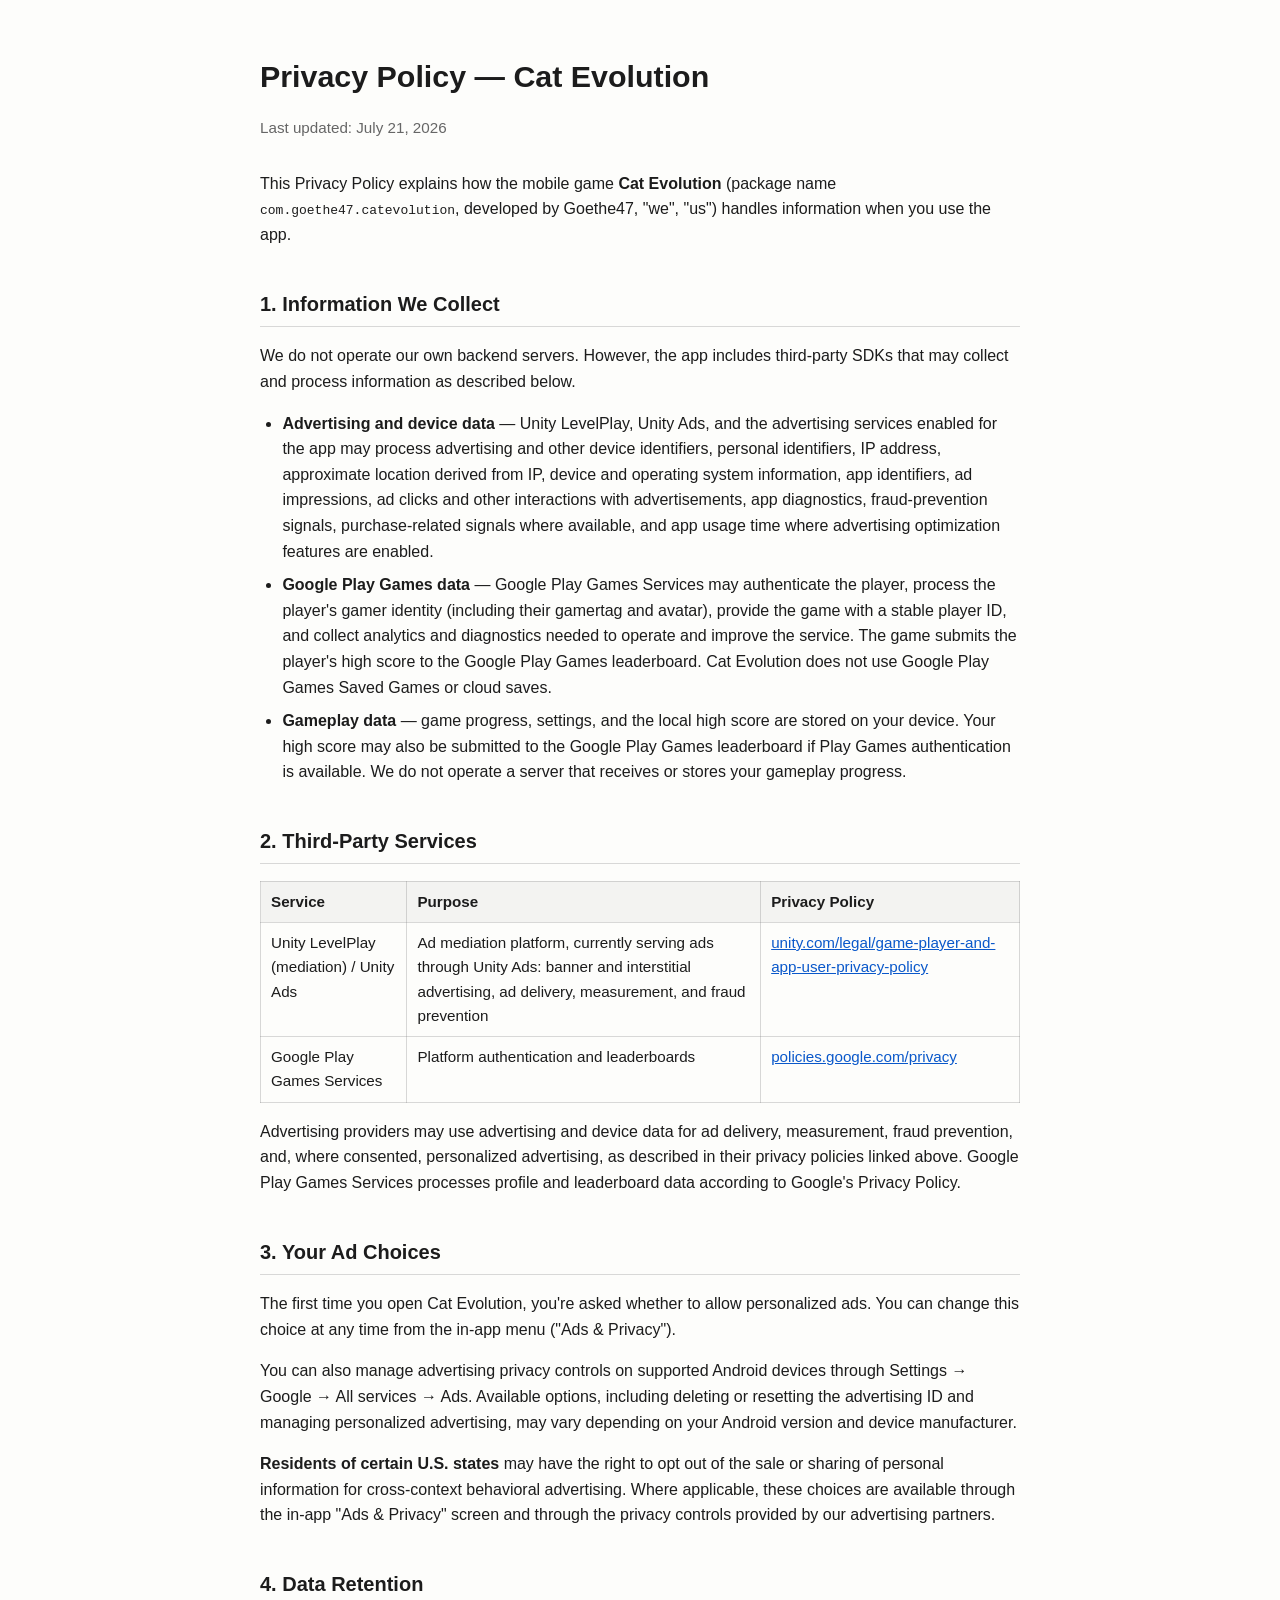
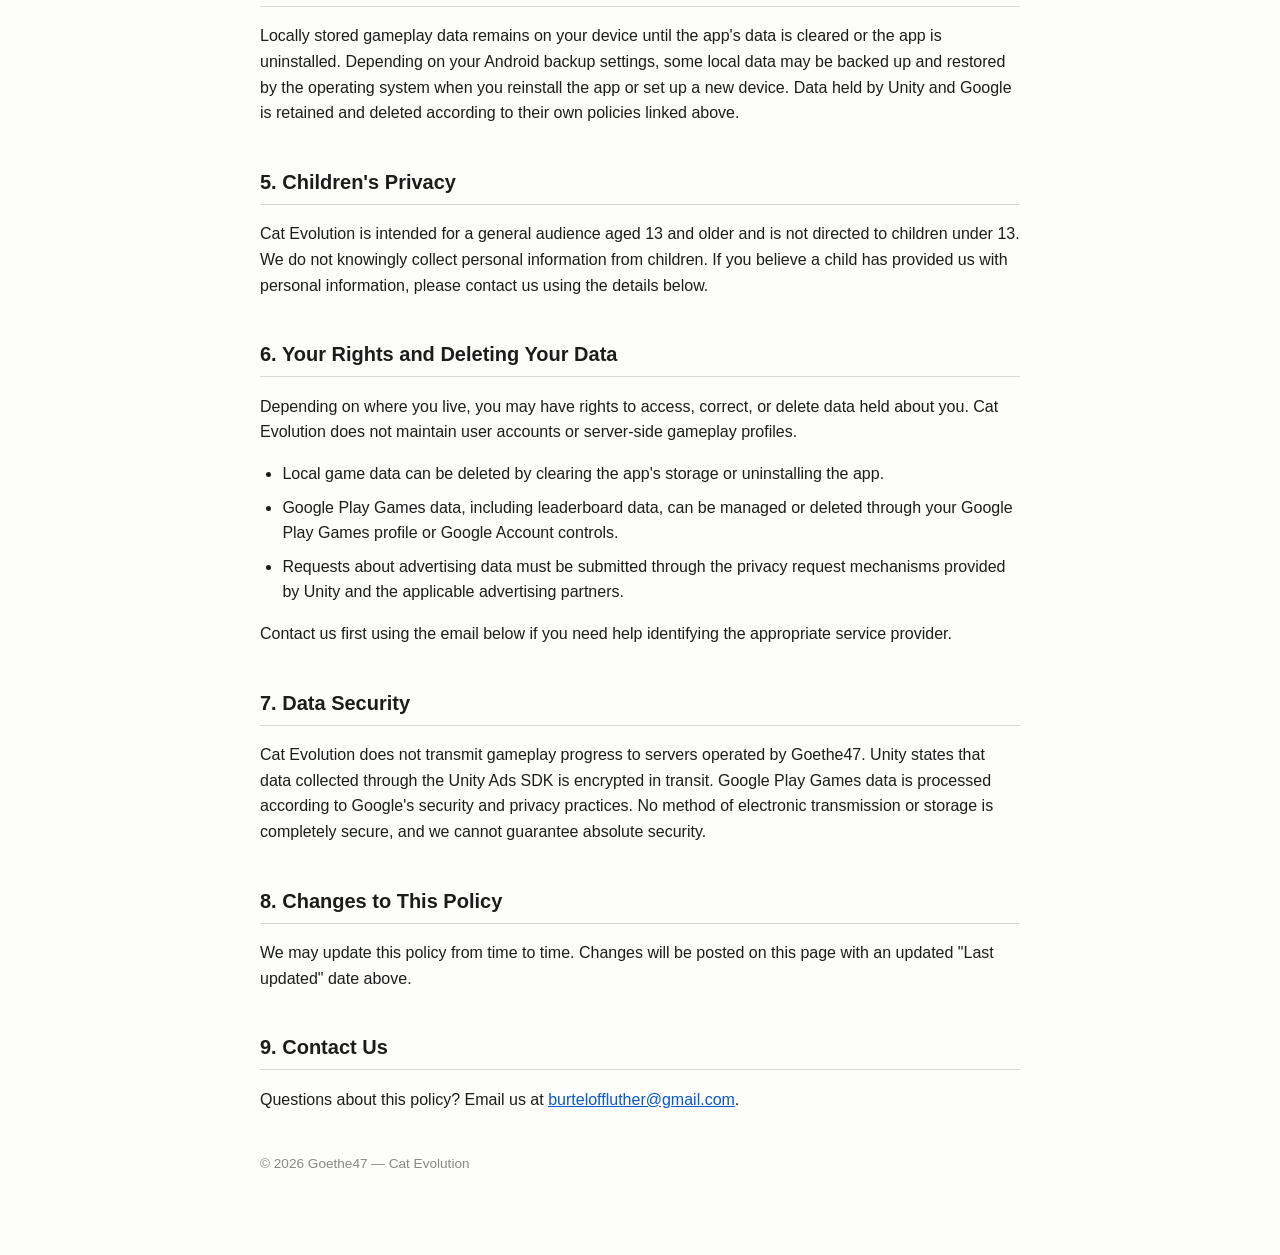
==== index.html @ a944e0cc "Align GPGS disclosure, ad settings path, and security wording with source docs - Google Play Games d" ====
<!DOCTYPE html>
<html lang="en">
<head>
<meta charset="UTF-8">
<meta name="viewport" content="width=device-width, initial-scale=1.0">
<title>Cat Evolution — Privacy Policy</title>
<style>
  :root {
    color-scheme: light dark;
  }
  body {
    font-family: -apple-system, BlinkMacSystemFont, "Segoe UI", Roboto, Helvetica, Arial, sans-serif;
    line-height: 1.6;
    max-width: 760px;
    margin: 0 auto;
    padding: 32px 20px 80px;
    color: #1c1c1c;
    background: #fdfdfb;
  }
  @media (prefers-color-scheme: dark) {
    body { color: #e8e8e8; background: #16171a; }
    a { color: #7db4ff; }
    hr { border-color: #333; }
    .updated { color: #999; }
  }
  h1 { font-size: 1.9em; margin-bottom: 0.2em; }
  h2 { font-size: 1.25em; margin-top: 2em; border-bottom: 1px solid rgba(128,128,128,0.3); padding-bottom: 0.3em; }
  .updated { color: #666; font-size: 0.95em; margin-bottom: 2em; }
  ul { padding-left: 1.4em; }
  li { margin-bottom: 0.5em; }
  table { border-collapse: collapse; width: 100%; margin: 1em 0; }
  th, td { text-align: left; padding: 8px 10px; border: 1px solid rgba(128,128,128,0.3); font-size: 0.95em; vertical-align: top; }
  th { background: rgba(128,128,128,0.08); }
  footer { margin-top: 3em; font-size: 0.85em; color: #888; }
  a { color: #0a58ca; }
</style>
</head>
<body>

<h1>Privacy Policy — Cat Evolution</h1>
<p class="updated">Last updated: July 21, 2026</p>

<p>
  This Privacy Policy explains how the mobile game <strong>Cat Evolution</strong>
  (package name <code>com.goethe47.catevolution</code>, developed by Goethe47, "we", "us")
  handles information when you use the app.
</p>

<h2>1. Information We Collect</h2>

<p>We do not operate our own backend servers. However, the app includes third-party SDKs that
may collect and process information as described below.</p>

<ul>
  <li><strong>Advertising and device data</strong> — Unity LevelPlay, Unity Ads, and the
    advertising services enabled for the app may process advertising and other device
    identifiers, personal identifiers, IP address, approximate location derived from IP, device
    and operating system information, app identifiers, ad impressions, ad clicks and other
    interactions with advertisements, app diagnostics, fraud-prevention signals,
    purchase-related signals where available, and app usage time where advertising
    optimization features are enabled.</li>
  <li><strong>Google Play Games data</strong> — Google Play Games Services may authenticate the
    player, process the player's gamer identity (including their gamertag and avatar), provide
    the game with a stable player ID, and collect analytics and diagnostics needed to operate and
    improve the service. The game submits the player's high score to the Google Play Games
    leaderboard. Cat Evolution does not use Google Play Games Saved Games or cloud saves.</li>
  <li><strong>Gameplay data</strong> — game progress, settings, and the local high score are
    stored on your device. Your high score may also be submitted to the Google Play Games
    leaderboard if Play Games authentication is available. We do not operate a server that
    receives or stores your gameplay progress.</li>
</ul>

<h2>2. Third-Party Services</h2>

<table>
  <tr><th>Service</th><th>Purpose</th><th>Privacy Policy</th></tr>
  <tr>
    <td>Unity LevelPlay (mediation) / Unity Ads</td>
    <td>Ad mediation platform, currently serving ads through Unity Ads: banner and interstitial
      advertising, ad delivery, measurement, and fraud prevention</td>
    <td><a href="https://unity.com/legal/game-player-and-app-user-privacy-policy" target="_blank" rel="noopener">unity.com/legal/game-player-and-app-user-privacy-policy</a></td>
  </tr>
  <tr>
    <td>Google Play Games Services</td>
    <td>Platform authentication and leaderboards</td>
    <td><a href="https://policies.google.com/privacy" target="_blank" rel="noopener">policies.google.com/privacy</a></td>
  </tr>
</table>

<p>Advertising providers may use advertising and device data for ad delivery, measurement, fraud
prevention, and, where consented, personalized advertising, as described in their privacy
policies linked above. Google Play Games Services processes profile and leaderboard data
according to Google's Privacy Policy.</p>

<h2>3. Your Ad Choices</h2>

<p>The first time you open Cat Evolution, you're asked whether to allow personalized ads. You
can change this choice at any time from the in-app menu ("Ads &amp; Privacy").</p>

<p>You can also manage advertising privacy controls on supported Android devices through
Settings → Google → All services → Ads. Available options, including deleting or resetting the
advertising ID and managing personalized advertising, may vary depending on your Android version
and device manufacturer.</p>

<p><strong>Residents of certain U.S. states</strong> may have the right to opt out of the sale or
sharing of personal information for cross-context behavioral advertising. Where applicable, these
choices are available through the in-app "Ads &amp; Privacy" screen and through the privacy
controls provided by our advertising partners.</p>

<h2>4. Data Retention</h2>

<p>Locally stored gameplay data remains on your device until the app's data is cleared or the
app is uninstalled. Depending on your Android backup settings, some local data may be backed up
and restored by the operating system when you reinstall the app or set up a new device. Data held
by Unity and Google is retained and deleted according to their own policies linked above.</p>

<h2>5. Children's Privacy</h2>

<p>Cat Evolution is intended for a general audience aged 13 and older and is not directed to
children under 13. We do not knowingly collect personal information from children. If you believe
a child has provided us with personal information, please contact us using the details below.</p>

<h2>6. Your Rights and Deleting Your Data</h2>

<p>Depending on where you live, you may have rights to access, correct, or delete data held about
you. Cat Evolution does not maintain user accounts or server-side gameplay profiles.</p>
<ul>
  <li>Local game data can be deleted by clearing the app's storage or uninstalling the app.</li>
  <li>Google Play Games data, including leaderboard data, can be managed or deleted through your
    Google Play Games profile or Google Account controls.</li>
  <li>Requests about advertising data must be submitted through the privacy request mechanisms
    provided by Unity and the applicable advertising partners.</li>
</ul>
<p>Contact us first using the email below if you need help identifying the appropriate service
provider.</p>

<h2>7. Data Security</h2>

<p>Cat Evolution does not transmit gameplay progress to servers operated by Goethe47. Unity states
that data collected through the Unity Ads SDK is encrypted in transit. Google Play Games data is
processed according to Google's security and privacy practices. No method of electronic
transmission or storage is completely secure, and we cannot guarantee absolute security.</p>

<h2>8. Changes to This Policy</h2>

<p>We may update this policy from time to time. Changes will be posted on this page with an
updated "Last updated" date above.</p>

<h2>9. Contact Us</h2>

<p>Questions about this policy? Email us at
  <a href="mailto:burteloffluther@gmail.com">burteloffluther@gmail.com</a>.
</p>

<footer>
  &copy; 2026 Goethe47 — Cat Evolution
</footer>

</body>
</html>
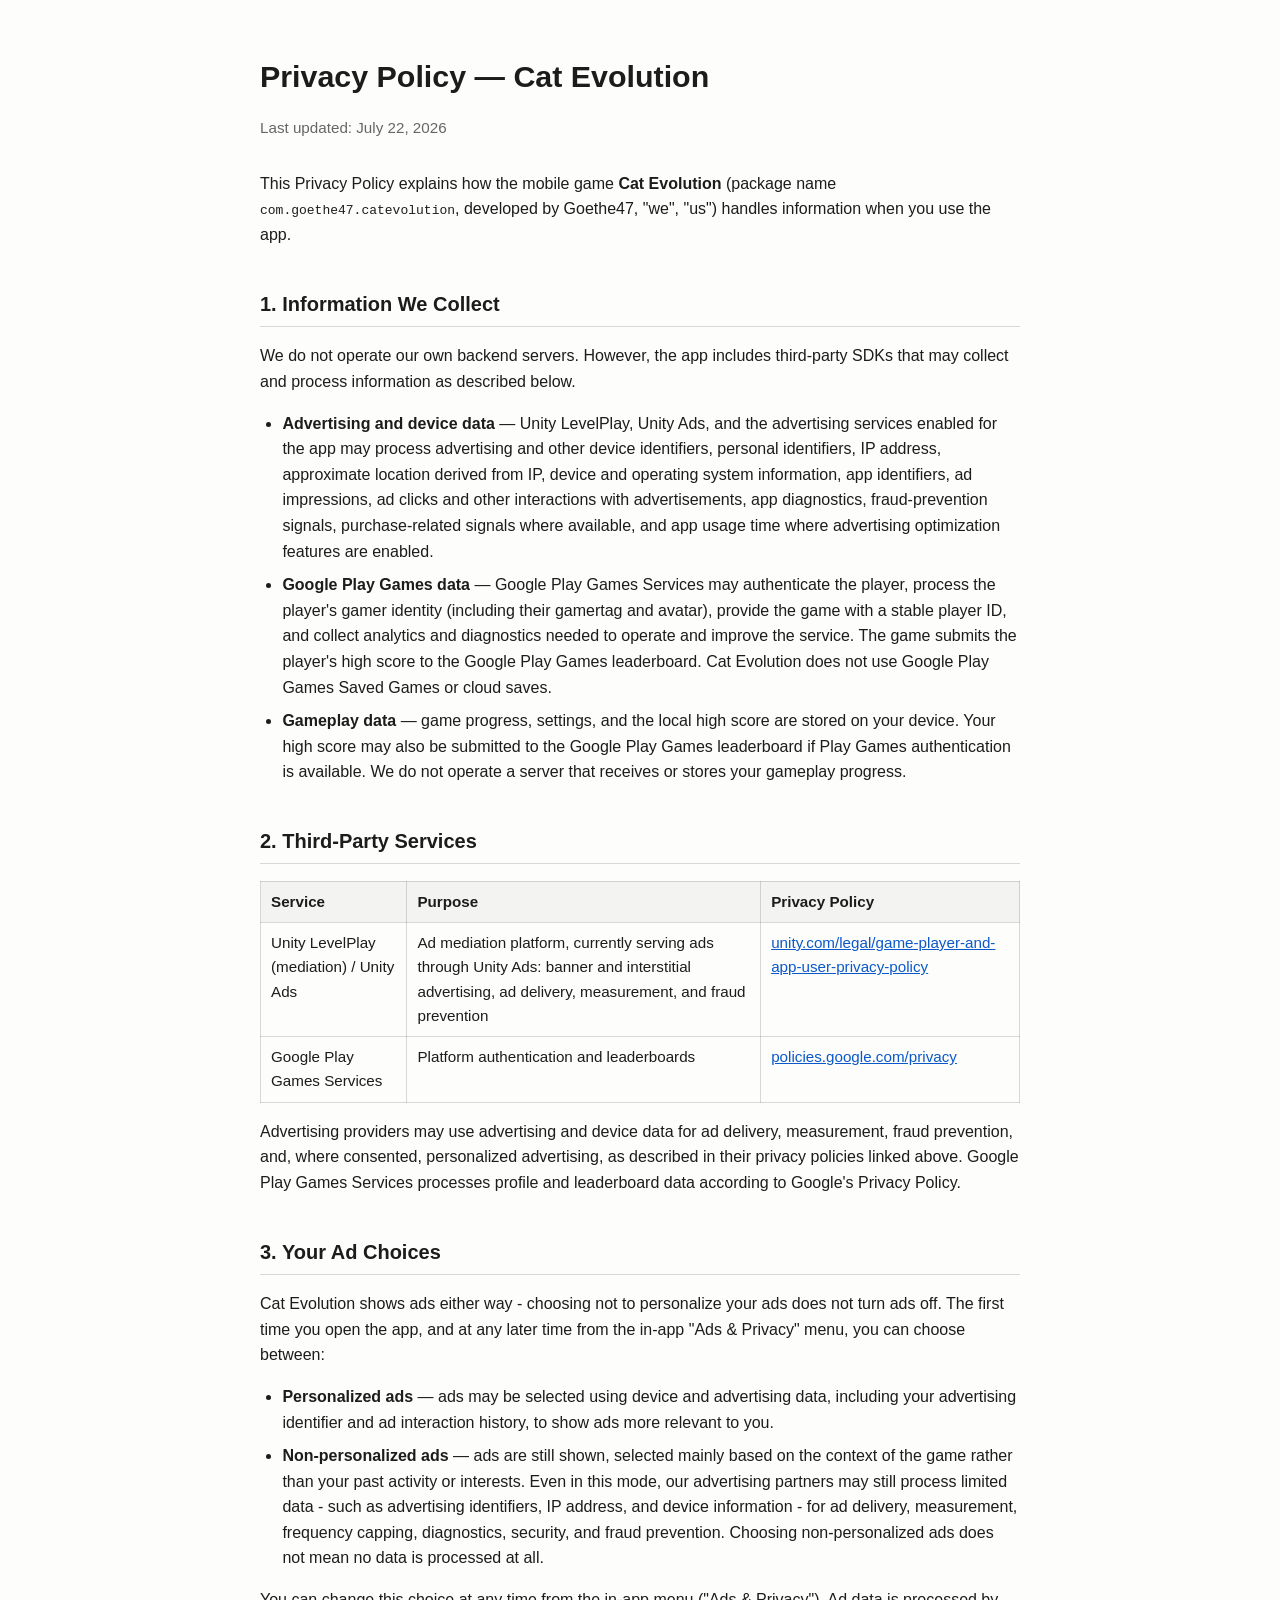
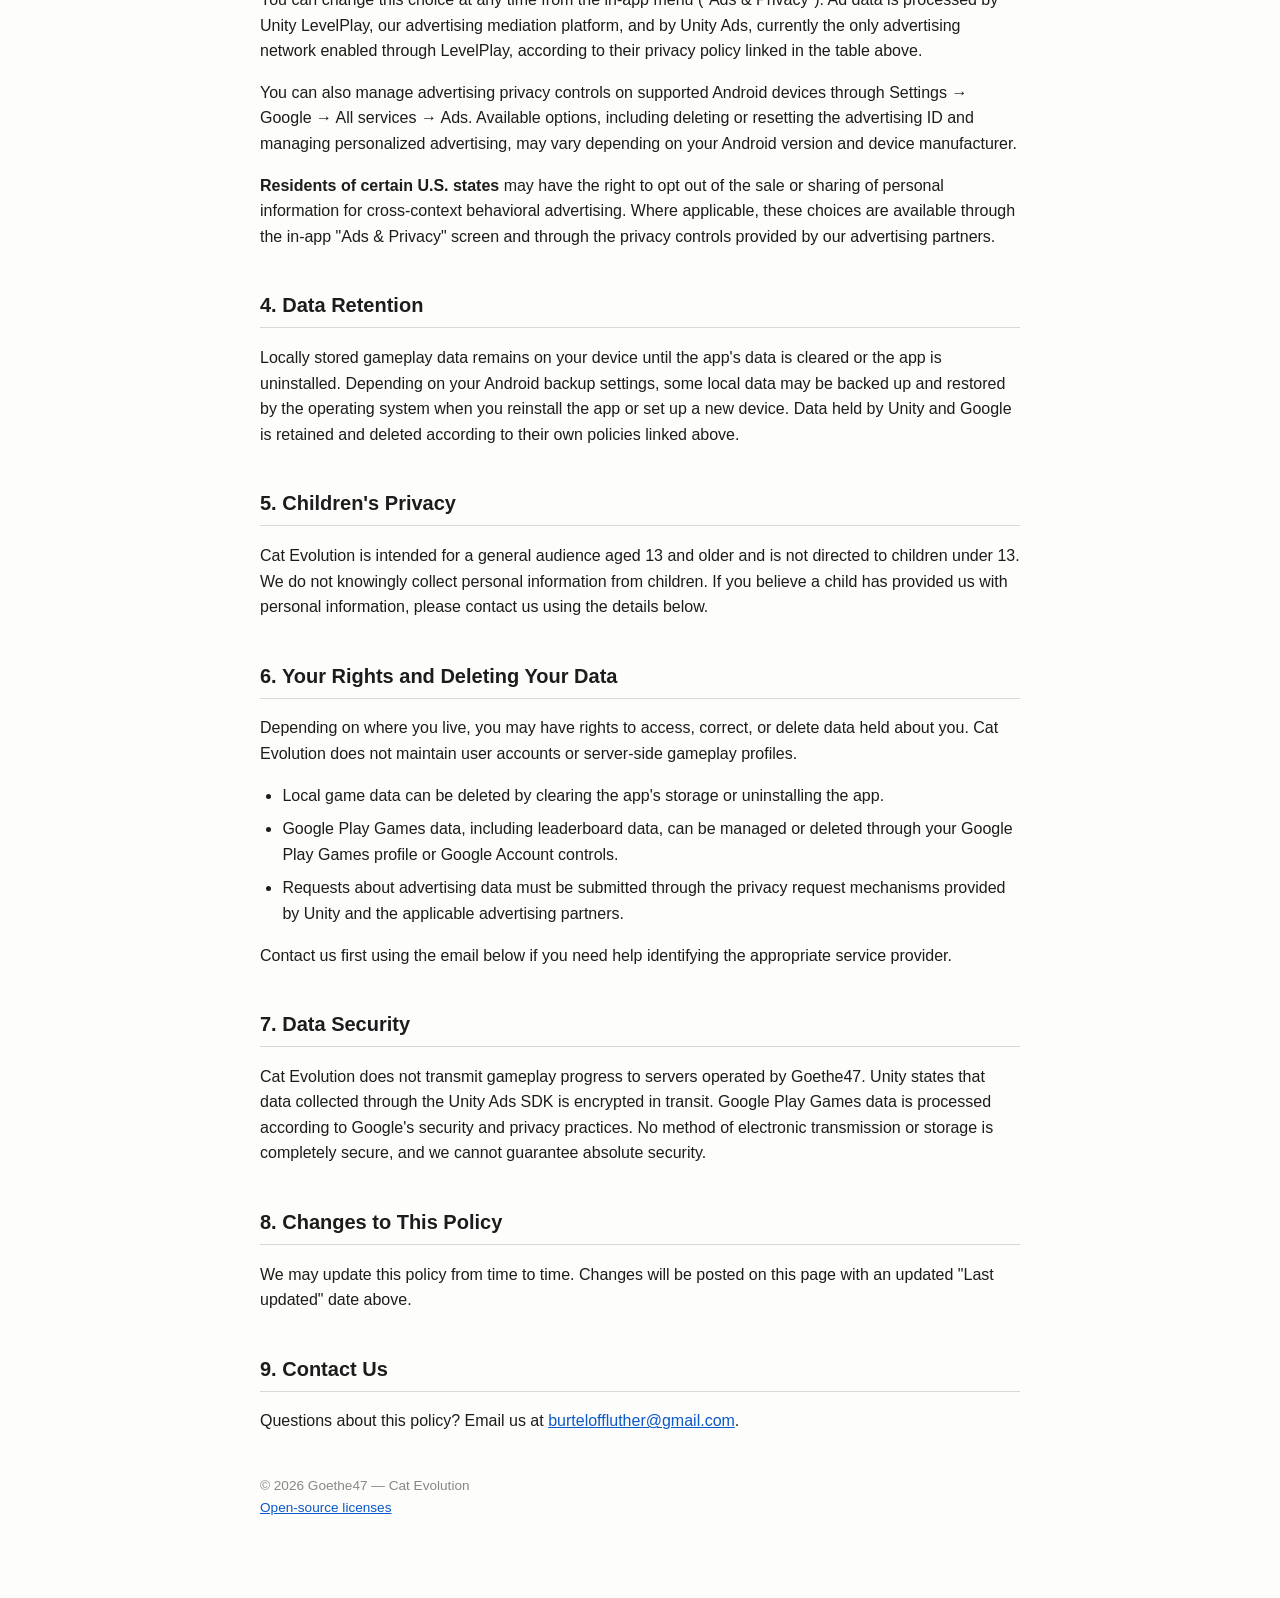
==== commit 615765c2: "Document personalized/non-personalized ad choice, add license page Rewrites "Your Ad Choices" to des" ====
--- a/index.html
+++ b/index.html
@@ -38,7 +38,7 @@
 <body>
 
 <h1>Privacy Policy — Cat Evolution</h1>
-<p class="updated">Last updated: July 21, 2026</p>
+<p class="updated">Last updated: July 22, 2026</p>
 
 <p>
   This Privacy Policy explains how the mobile game <strong>Cat Evolution</strong>
@@ -94,8 +94,26 @@
 
 <h2>3. Your Ad Choices</h2>
 
-<p>The first time you open Cat Evolution, you're asked whether to allow personalized ads. You
-can change this choice at any time from the in-app menu ("Ads &amp; Privacy").</p>
+<p>Cat Evolution shows ads either way - choosing not to personalize your ads does not turn ads
+off. The first time you open the app, and at any later time from the in-app "Ads &amp; Privacy"
+menu, you can choose between:</p>
+
+<ul>
+  <li><strong>Personalized ads</strong> — ads may be selected using device and advertising data,
+    including your advertising identifier and ad interaction history, to show ads more relevant
+    to you.</li>
+  <li><strong>Non-personalized ads</strong> — ads are still shown, selected mainly based on the
+    context of the game rather than your past activity or interests. Even in this mode, our
+    advertising partners may still process limited data - such as advertising identifiers, IP
+    address, and device information - for ad delivery, measurement, frequency capping,
+    diagnostics, security, and fraud prevention. Choosing non-personalized ads does not mean no
+    data is processed at all.</li>
+</ul>
+
+<p>You can change this choice at any time from the in-app menu ("Ads &amp; Privacy"). Ad data is
+processed by Unity LevelPlay, our advertising mediation platform, and by Unity Ads, currently the
+only advertising network enabled through LevelPlay, according to their privacy policy linked in
+the table above.</p>
 
 <p>You can also manage advertising privacy controls on supported Android devices through
 Settings → Google → All services → Ads. Available options, including deleting or resetting the
@@ -153,7 +171,8 @@
 </p>
 
 <footer>
-  &copy; 2026 Goethe47 — Cat Evolution
+  &copy; 2026 Goethe47 — Cat Evolution<br>
+  <a href="open-source-licenses.html">Open-source licenses</a>
 </footer>
 
 </body>
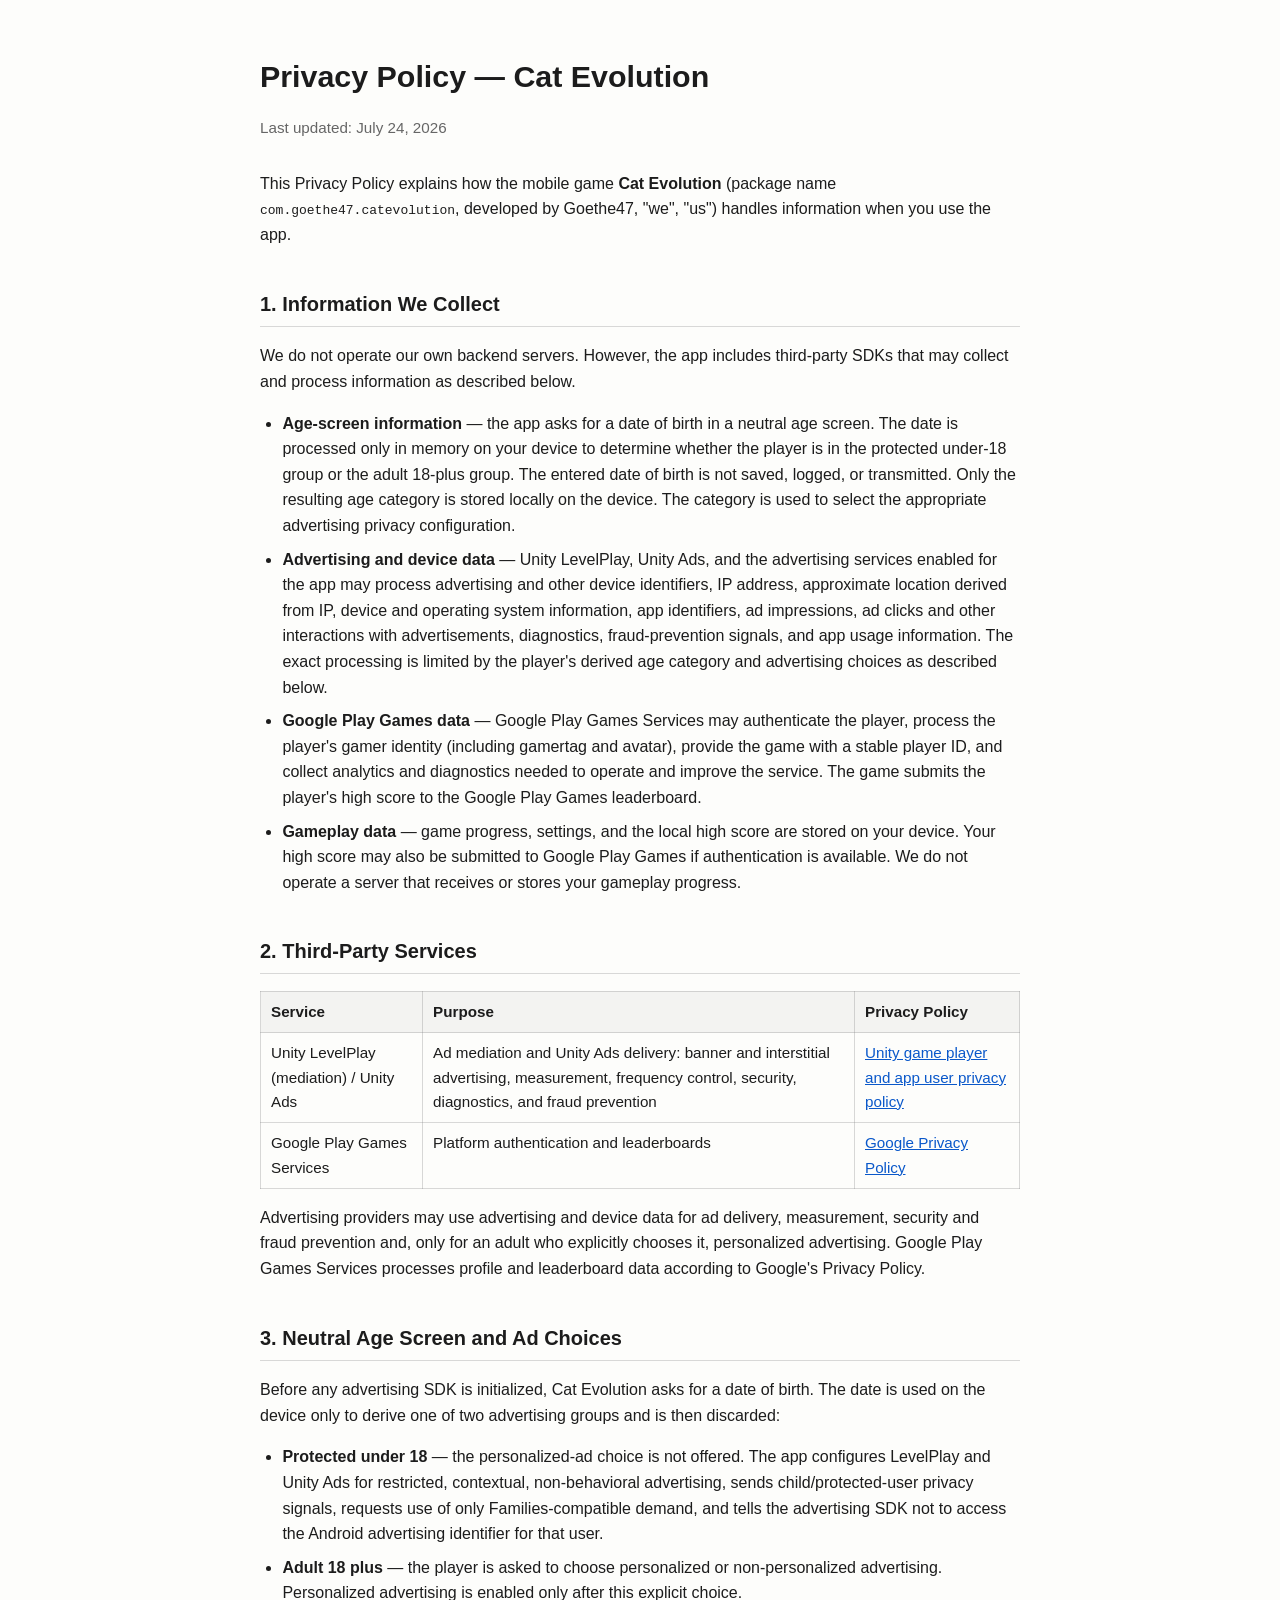
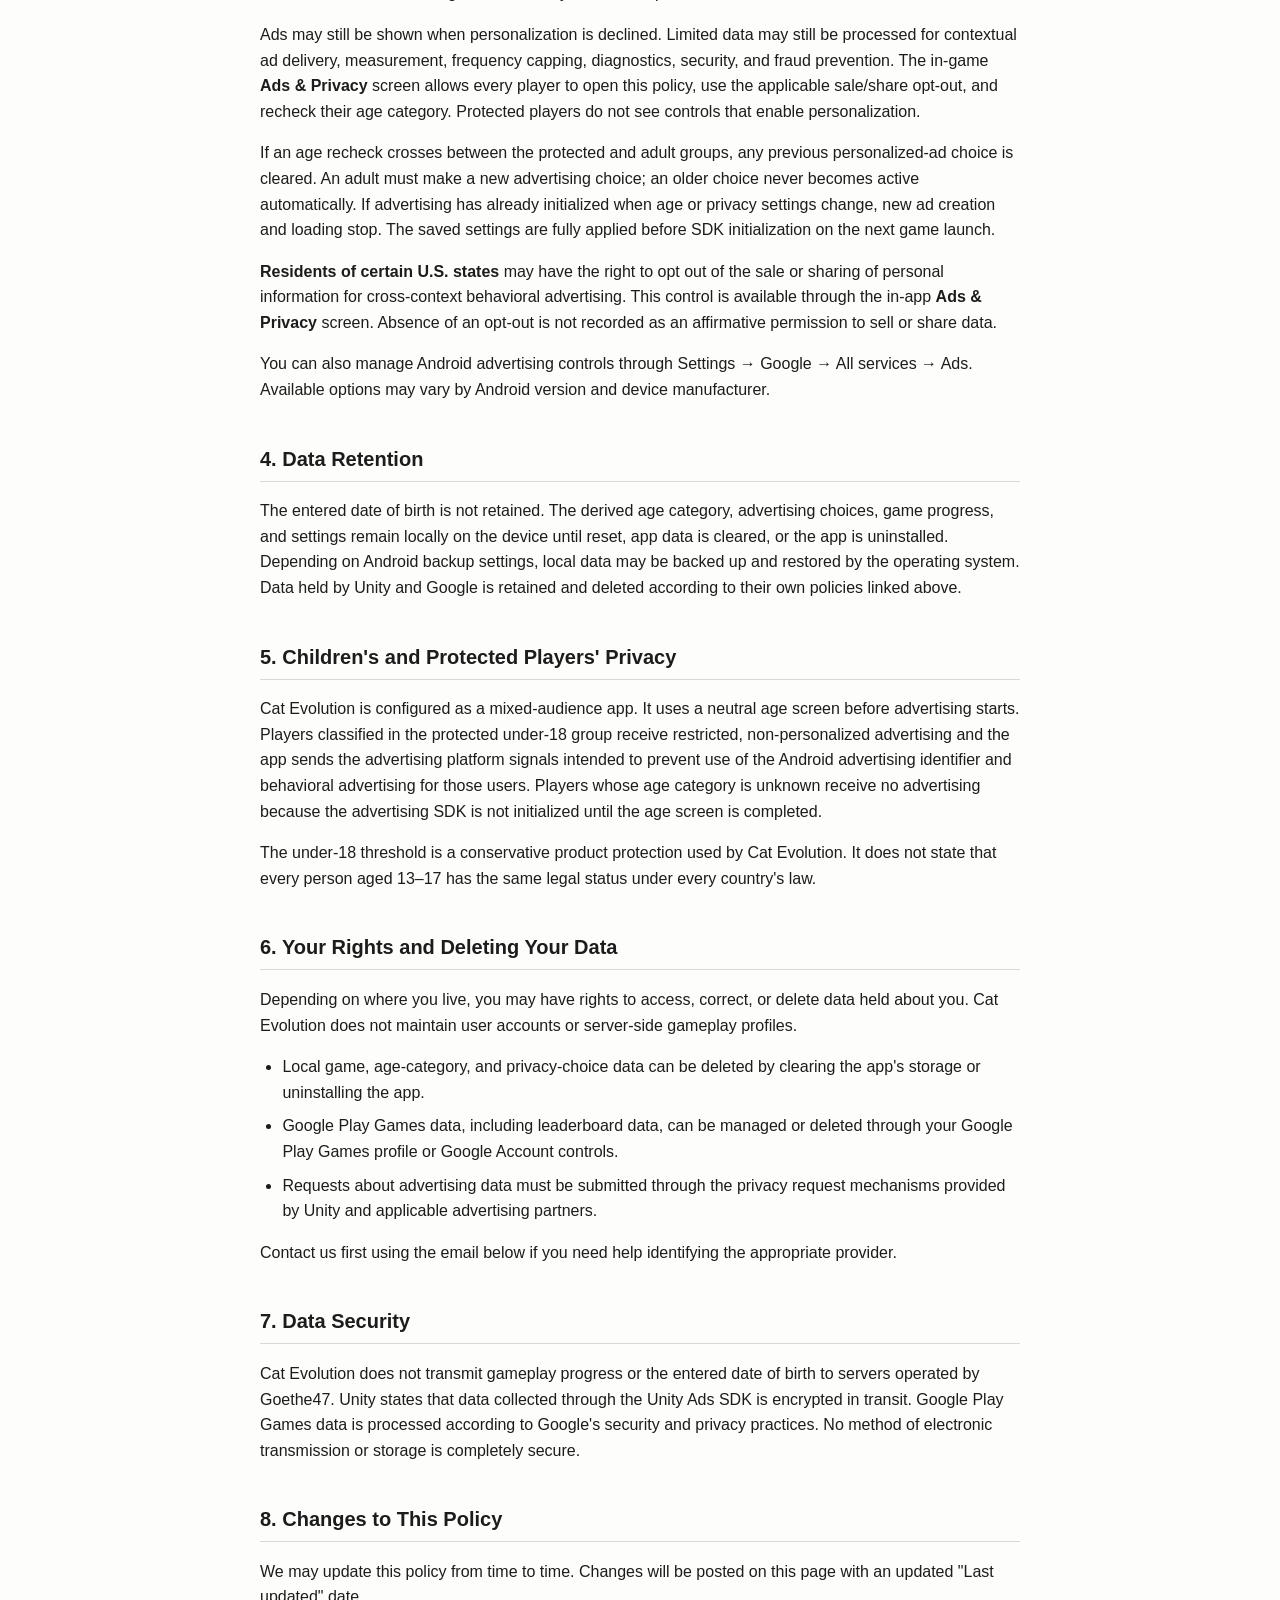
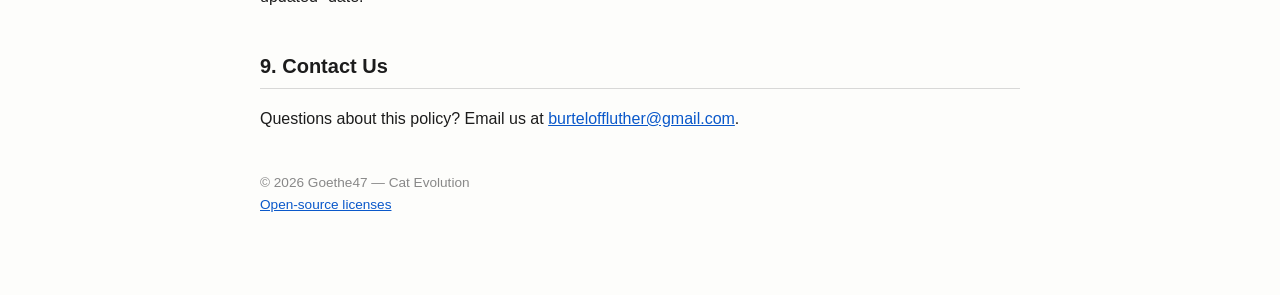
==== commit 7eb8c8e1: "Update privacy policy for neutral age gate" ====
--- a/index.html
+++ b/index.html
@@ -5,29 +5,20 @@
 <meta name="viewport" content="width=device-width, initial-scale=1.0">
 <title>Cat Evolution — Privacy Policy</title>
 <style>
-  :root {
-    color-scheme: light dark;
-  }
+  :root { color-scheme: light dark; }
   body {
     font-family: -apple-system, BlinkMacSystemFont, "Segoe UI", Roboto, Helvetica, Arial, sans-serif;
-    line-height: 1.6;
-    max-width: 760px;
-    margin: 0 auto;
-    padding: 32px 20px 80px;
-    color: #1c1c1c;
-    background: #fdfdfb;
+    line-height: 1.6; max-width: 760px; margin: 0 auto; padding: 32px 20px 80px;
+    color: #1c1c1c; background: #fdfdfb;
   }
   @media (prefers-color-scheme: dark) {
     body { color: #e8e8e8; background: #16171a; }
-    a { color: #7db4ff; }
-    hr { border-color: #333; }
-    .updated { color: #999; }
+    a { color: #7db4ff; } hr { border-color: #333; } .updated { color: #999; }
   }
   h1 { font-size: 1.9em; margin-bottom: 0.2em; }
   h2 { font-size: 1.25em; margin-top: 2em; border-bottom: 1px solid rgba(128,128,128,0.3); padding-bottom: 0.3em; }
   .updated { color: #666; font-size: 0.95em; margin-bottom: 2em; }
-  ul { padding-left: 1.4em; }
-  li { margin-bottom: 0.5em; }
+  ul { padding-left: 1.4em; } li { margin-bottom: 0.5em; }
   table { border-collapse: collapse; width: 100%; margin: 1em 0; }
   th, td { text-align: left; padding: 8px 10px; border: 1px solid rgba(128,128,128,0.3); font-size: 0.95em; vertical-align: top; }
   th { background: rgba(128,128,128,0.08); }
@@ -38,142 +29,132 @@
 <body>
 
 <h1>Privacy Policy — Cat Evolution</h1>
-<p class="updated">Last updated: July 22, 2026</p>
+<p class="updated">Last updated: July 24, 2026</p>
 
-<p>
-  This Privacy Policy explains how the mobile game <strong>Cat Evolution</strong>
-  (package name <code>com.goethe47.catevolution</code>, developed by Goethe47, "we", "us")
-  handles information when you use the app.
-</p>
+<p>This Privacy Policy explains how the mobile game <strong>Cat Evolution</strong>
+(package name <code>com.goethe47.catevolution</code>, developed by Goethe47, "we", "us")
+handles information when you use the app.</p>
 
 <h2>1. Information We Collect</h2>
-
 <p>We do not operate our own backend servers. However, the app includes third-party SDKs that
 may collect and process information as described below.</p>
-
 <ul>
+  <li><strong>Age-screen information</strong> — the app asks for a date of birth in a neutral age
+    screen. The date is processed only in memory on your device to determine whether the player is
+    in the protected under-18 group or the adult 18-plus group. The entered date of birth is not
+    saved, logged, or transmitted. Only the resulting age category is stored locally on the device.
+    The category is used to select the appropriate advertising privacy configuration.</li>
   <li><strong>Advertising and device data</strong> — Unity LevelPlay, Unity Ads, and the
-    advertising services enabled for the app may process advertising and other device
-    identifiers, personal identifiers, IP address, approximate location derived from IP, device
-    and operating system information, app identifiers, ad impressions, ad clicks and other
-    interactions with advertisements, app diagnostics, fraud-prevention signals,
-    purchase-related signals where available, and app usage time where advertising
-    optimization features are enabled.</li>
+    advertising services enabled for the app may process advertising and other device identifiers,
+    IP address, approximate location derived from IP, device and operating system information, app
+    identifiers, ad impressions, ad clicks and other interactions with advertisements, diagnostics,
+    fraud-prevention signals, and app usage information. The exact processing is limited by the
+    player's derived age category and advertising choices as described below.</li>
   <li><strong>Google Play Games data</strong> — Google Play Games Services may authenticate the
-    player, process the player's gamer identity (including their gamertag and avatar), provide
-    the game with a stable player ID, and collect analytics and diagnostics needed to operate and
-    improve the service. The game submits the player's high score to the Google Play Games
-    leaderboard. Cat Evolution does not use Google Play Games Saved Games or cloud saves.</li>
-  <li><strong>Gameplay data</strong> — game progress, settings, and the local high score are
-    stored on your device. Your high score may also be submitted to the Google Play Games
-    leaderboard if Play Games authentication is available. We do not operate a server that
-    receives or stores your gameplay progress.</li>
+    player, process the player's gamer identity (including gamertag and avatar), provide the game
+    with a stable player ID, and collect analytics and diagnostics needed to operate and improve
+    the service. The game submits the player's high score to the Google Play Games leaderboard.</li>
+  <li><strong>Gameplay data</strong> — game progress, settings, and the local high score are stored
+    on your device. Your high score may also be submitted to Google Play Games if authentication is
+    available. We do not operate a server that receives or stores your gameplay progress.</li>
 </ul>
 
 <h2>2. Third-Party Services</h2>
-
 <table>
   <tr><th>Service</th><th>Purpose</th><th>Privacy Policy</th></tr>
   <tr>
     <td>Unity LevelPlay (mediation) / Unity Ads</td>
-    <td>Ad mediation platform, currently serving ads through Unity Ads: banner and interstitial
-      advertising, ad delivery, measurement, and fraud prevention</td>
-    <td><a href="https://unity.com/legal/game-player-and-app-user-privacy-policy" target="_blank" rel="noopener">unity.com/legal/game-player-and-app-user-privacy-policy</a></td>
+    <td>Ad mediation and Unity Ads delivery: banner and interstitial advertising, measurement,
+      frequency control, security, diagnostics, and fraud prevention</td>
+    <td><a href="https://unity.com/legal/game-player-and-app-user-privacy-policy" target="_blank" rel="noopener">Unity game player and app user privacy policy</a></td>
   </tr>
   <tr>
     <td>Google Play Games Services</td>
     <td>Platform authentication and leaderboards</td>
-    <td><a href="https://policies.google.com/privacy" target="_blank" rel="noopener">policies.google.com/privacy</a></td>
+    <td><a href="https://policies.google.com/privacy" target="_blank" rel="noopener">Google Privacy Policy</a></td>
   </tr>
 </table>
+<p>Advertising providers may use advertising and device data for ad delivery, measurement,
+security and fraud prevention and, only for an adult who explicitly chooses it, personalized
+advertising. Google Play Games Services processes profile and leaderboard data according to
+Google's Privacy Policy.</p>
 
-<p>Advertising providers may use advertising and device data for ad delivery, measurement, fraud
-prevention, and, where consented, personalized advertising, as described in their privacy
-policies linked above. Google Play Games Services processes profile and leaderboard data
-according to Google's Privacy Policy.</p>
-
-<h2>3. Your Ad Choices</h2>
-
-<p>Cat Evolution shows ads either way - choosing not to personalize your ads does not turn ads
-off. The first time you open the app, and at any later time from the in-app "Ads &amp; Privacy"
-menu, you can choose between:</p>
-
+<h2>3. Neutral Age Screen and Ad Choices</h2>
+<p>Before any advertising SDK is initialized, Cat Evolution asks for a date of birth. The date is
+used on the device only to derive one of two advertising groups and is then discarded:</p>
 <ul>
-  <li><strong>Personalized ads</strong> — ads may be selected using device and advertising data,
-    including your advertising identifier and ad interaction history, to show ads more relevant
-    to you.</li>
-  <li><strong>Non-personalized ads</strong> — ads are still shown, selected mainly based on the
-    context of the game rather than your past activity or interests. Even in this mode, our
-    advertising partners may still process limited data - such as advertising identifiers, IP
-    address, and device information - for ad delivery, measurement, frequency capping,
-    diagnostics, security, and fraud prevention. Choosing non-personalized ads does not mean no
-    data is processed at all.</li>
+  <li><strong>Protected under 18</strong> — the personalized-ad choice is not offered. The app
+    configures LevelPlay and Unity Ads for restricted, contextual, non-behavioral advertising,
+    sends child/protected-user privacy signals, requests use of only Families-compatible demand,
+    and tells the advertising SDK not to access the Android advertising identifier for that user.</li>
+  <li><strong>Adult 18 plus</strong> — the player is asked to choose personalized or
+    non-personalized advertising. Personalized advertising is enabled only after this explicit
+    choice.</li>
 </ul>
-
-<p>You can change this choice at any time from the in-app menu ("Ads &amp; Privacy"). Ad data is
-processed by Unity LevelPlay, our advertising mediation platform, and by Unity Ads, currently the
-only advertising network enabled through LevelPlay, according to their privacy policy linked in
-the table above.</p>
-
-<p>You can also manage advertising privacy controls on supported Android devices through
-Settings → Google → All services → Ads. Available options, including deleting or resetting the
-advertising ID and managing personalized advertising, may vary depending on your Android version
-and device manufacturer.</p>
-
+<p>Ads may still be shown when personalization is declined. Limited data may still be processed
+for contextual ad delivery, measurement, frequency capping, diagnostics, security, and fraud
+prevention. The in-game <strong>Ads &amp; Privacy</strong> screen allows every player to open this
+policy, use the applicable sale/share opt-out, and recheck their age category. Protected players
+do not see controls that enable personalization.</p>
+<p>If an age recheck crosses between the protected and adult groups, any previous personalized-ad
+choice is cleared. An adult must make a new advertising choice; an older choice never becomes
+active automatically. If advertising has already initialized when age or privacy settings change,
+new ad creation and loading stop. The saved settings are fully applied before SDK initialization
+on the next game launch.</p>
 <p><strong>Residents of certain U.S. states</strong> may have the right to opt out of the sale or
-sharing of personal information for cross-context behavioral advertising. Where applicable, these
-choices are available through the in-app "Ads &amp; Privacy" screen and through the privacy
-controls provided by our advertising partners.</p>
+sharing of personal information for cross-context behavioral advertising. This control is
+available through the in-app <strong>Ads &amp; Privacy</strong> screen. Absence of an opt-out is not
+recorded as an affirmative permission to sell or share data.</p>
+<p>You can also manage Android advertising controls through Settings → Google → All services →
+Ads. Available options may vary by Android version and device manufacturer.</p>
 
 <h2>4. Data Retention</h2>
+<p>The entered date of birth is not retained. The derived age category, advertising choices,
+game progress, and settings remain locally on the device until reset, app data is cleared, or the
+app is uninstalled. Depending on Android backup settings, local data may be backed up and restored
+by the operating system. Data held by Unity and Google is retained and deleted according to their
+own policies linked above.</p>
 
-<p>Locally stored gameplay data remains on your device until the app's data is cleared or the
-app is uninstalled. Depending on your Android backup settings, some local data may be backed up
-and restored by the operating system when you reinstall the app or set up a new device. Data held
-by Unity and Google is retained and deleted according to their own policies linked above.</p>
-
-<h2>5. Children's Privacy</h2>
-
-<p>Cat Evolution is intended for a general audience aged 13 and older and is not directed to
-children under 13. We do not knowingly collect personal information from children. If you believe
-a child has provided us with personal information, please contact us using the details below.</p>
+<h2>5. Children's and Protected Players' Privacy</h2>
+<p>Cat Evolution is configured as a mixed-audience app. It uses a neutral age screen before
+advertising starts. Players classified in the protected under-18 group receive restricted,
+non-personalized advertising and the app sends the advertising platform signals intended to
+prevent use of the Android advertising identifier and behavioral advertising for those users.
+Players whose age category is unknown receive no advertising because the advertising SDK is not
+initialized until the age screen is completed.</p>
+<p>The under-18 threshold is a conservative product protection used by Cat Evolution. It does not
+state that every person aged 13–17 has the same legal status under every country's law.</p>
 
 <h2>6. Your Rights and Deleting Your Data</h2>
-
 <p>Depending on where you live, you may have rights to access, correct, or delete data held about
 you. Cat Evolution does not maintain user accounts or server-side gameplay profiles.</p>
 <ul>
-  <li>Local game data can be deleted by clearing the app's storage or uninstalling the app.</li>
+  <li>Local game, age-category, and privacy-choice data can be deleted by clearing the app's
+    storage or uninstalling the app.</li>
   <li>Google Play Games data, including leaderboard data, can be managed or deleted through your
     Google Play Games profile or Google Account controls.</li>
   <li>Requests about advertising data must be submitted through the privacy request mechanisms
-    provided by Unity and the applicable advertising partners.</li>
+    provided by Unity and applicable advertising partners.</li>
 </ul>
-<p>Contact us first using the email below if you need help identifying the appropriate service
-provider.</p>
+<p>Contact us first using the email below if you need help identifying the appropriate provider.</p>
 
 <h2>7. Data Security</h2>
-
-<p>Cat Evolution does not transmit gameplay progress to servers operated by Goethe47. Unity states
-that data collected through the Unity Ads SDK is encrypted in transit. Google Play Games data is
-processed according to Google's security and privacy practices. No method of electronic
-transmission or storage is completely secure, and we cannot guarantee absolute security.</p>
+<p>Cat Evolution does not transmit gameplay progress or the entered date of birth to servers
+operated by Goethe47. Unity states that data collected through the Unity Ads SDK is encrypted in
+transit. Google Play Games data is processed according to Google's security and privacy practices.
+No method of electronic transmission or storage is completely secure.</p>
 
 <h2>8. Changes to This Policy</h2>
-
-<p>We may update this policy from time to time. Changes will be posted on this page with an
-updated "Last updated" date above.</p>
+<p>We may update this policy from time to time. Changes will be posted on this page with an updated
+"Last updated" date.</p>
 
 <h2>9. Contact Us</h2>
-
 <p>Questions about this policy? Email us at
-  <a href="mailto:burteloffluther@gmail.com">burteloffluther@gmail.com</a>.
-</p>
+<a href="mailto:burteloffluther@gmail.com">burteloffluther@gmail.com</a>.</p>
 
 <footer>
   &copy; 2026 Goethe47 — Cat Evolution<br>
   <a href="open-source-licenses.html">Open-source licenses</a>
 </footer>
-
 </body>
 </html>
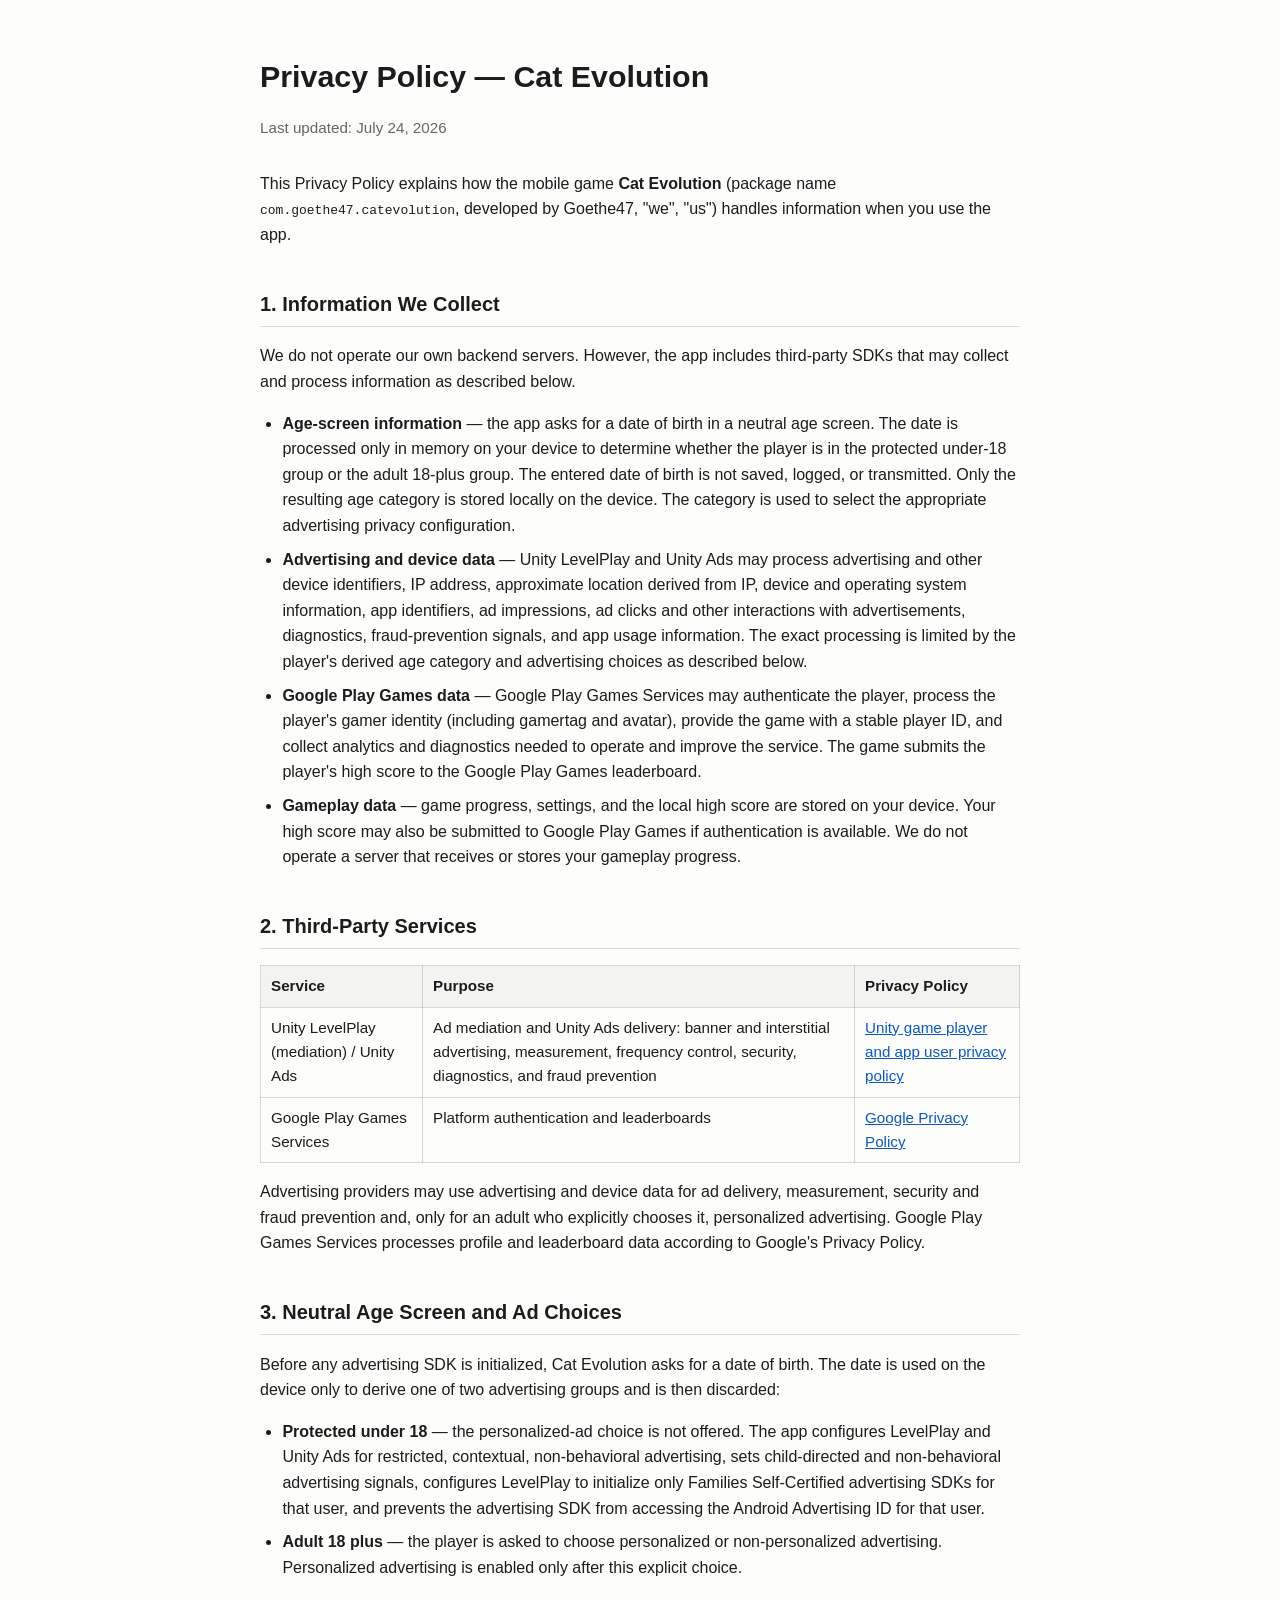
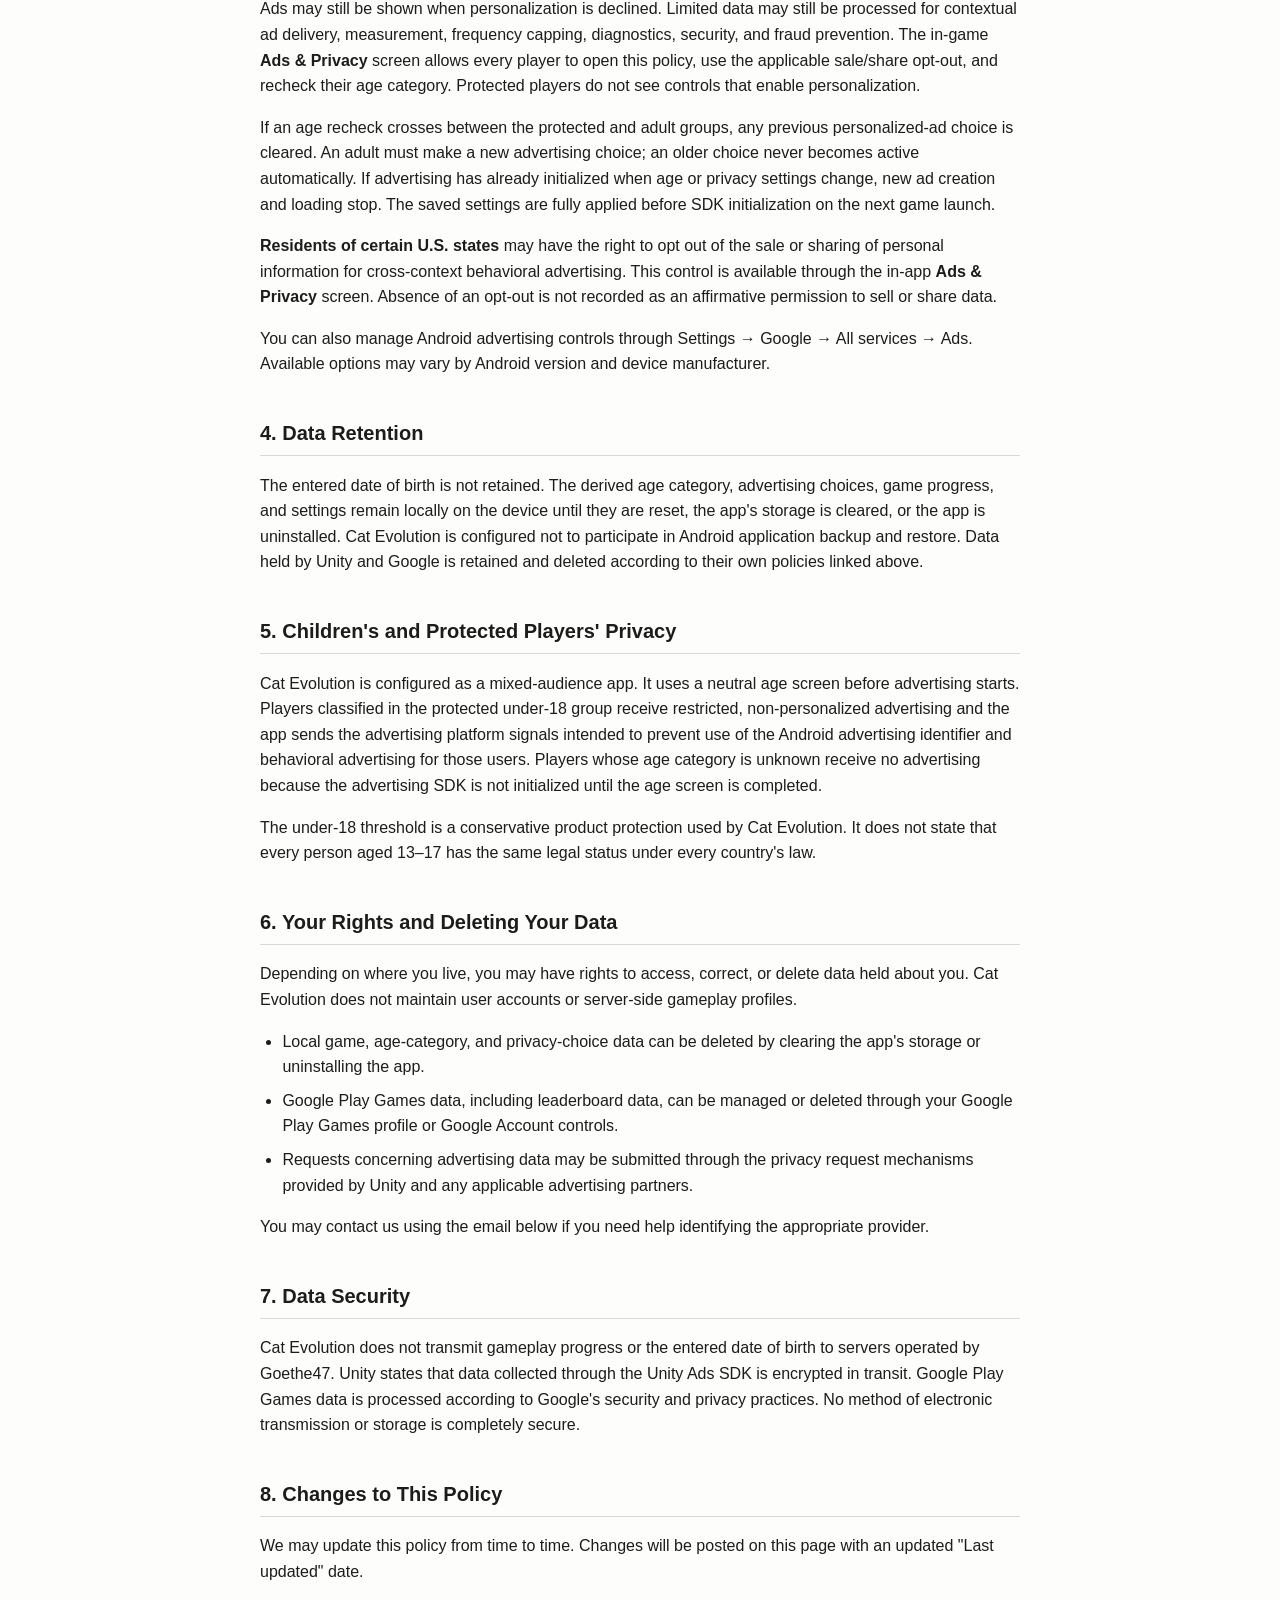
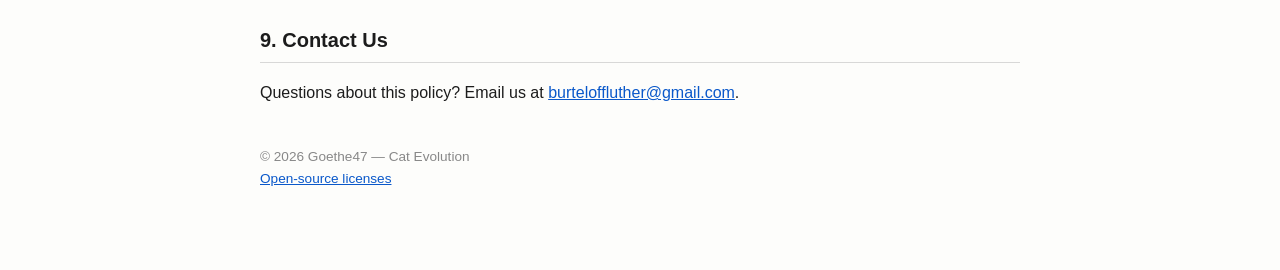
==== commit a8c0d2b2: "Align privacy policy with release configuration" ====
--- a/index.html
+++ b/index.html
@@ -44,12 +44,12 @@
     in the protected under-18 group or the adult 18-plus group. The entered date of birth is not
     saved, logged, or transmitted. Only the resulting age category is stored locally on the device.
     The category is used to select the appropriate advertising privacy configuration.</li>
-  <li><strong>Advertising and device data</strong> — Unity LevelPlay, Unity Ads, and the
-    advertising services enabled for the app may process advertising and other device identifiers,
-    IP address, approximate location derived from IP, device and operating system information, app
-    identifiers, ad impressions, ad clicks and other interactions with advertisements, diagnostics,
-    fraud-prevention signals, and app usage information. The exact processing is limited by the
-    player's derived age category and advertising choices as described below.</li>
+  <li><strong>Advertising and device data</strong> — Unity LevelPlay and Unity Ads may process
+    advertising and other device identifiers, IP address, approximate location derived from IP,
+    device and operating system information, app identifiers, ad impressions, ad clicks and other
+    interactions with advertisements, diagnostics, fraud-prevention signals, and app usage
+    information. The exact processing is limited by the player's derived age category and
+    advertising choices as described below.</li>
   <li><strong>Google Play Games data</strong> — Google Play Games Services may authenticate the
     player, process the player's gamer identity (including gamertag and avatar), provide the game
     with a stable player ID, and collect analytics and diagnostics needed to operate and improve
@@ -85,8 +85,9 @@
 <ul>
   <li><strong>Protected under 18</strong> — the personalized-ad choice is not offered. The app
     configures LevelPlay and Unity Ads for restricted, contextual, non-behavioral advertising,
-    sends child/protected-user privacy signals, requests use of only Families-compatible demand,
-    and tells the advertising SDK not to access the Android advertising identifier for that user.</li>
+    sets child-directed and non-behavioral advertising signals, configures LevelPlay to initialize
+    only Families Self-Certified advertising SDKs for that user, and prevents the advertising SDK
+    from accessing the Android Advertising ID for that user.</li>
   <li><strong>Adult 18 plus</strong> — the player is asked to choose personalized or
     non-personalized advertising. Personalized advertising is enabled only after this explicit
     choice.</li>
@@ -109,11 +110,11 @@
 Ads. Available options may vary by Android version and device manufacturer.</p>
 
 <h2>4. Data Retention</h2>
-<p>The entered date of birth is not retained. The derived age category, advertising choices,
-game progress, and settings remain locally on the device until reset, app data is cleared, or the
-app is uninstalled. Depending on Android backup settings, local data may be backed up and restored
-by the operating system. Data held by Unity and Google is retained and deleted according to their
-own policies linked above.</p>
+<p>The entered date of birth is not retained. The derived age category, advertising choices, game
+progress, and settings remain locally on the device until they are reset, the app's storage is
+cleared, or the app is uninstalled. Cat Evolution is configured not to participate in Android
+application backup and restore. Data held by Unity and Google is retained and deleted according
+to their own policies linked above.</p>
 
 <h2>5. Children's and Protected Players' Privacy</h2>
 <p>Cat Evolution is configured as a mixed-audience app. It uses a neutral age screen before
@@ -133,10 +134,10 @@
     storage or uninstalling the app.</li>
   <li>Google Play Games data, including leaderboard data, can be managed or deleted through your
     Google Play Games profile or Google Account controls.</li>
-  <li>Requests about advertising data must be submitted through the privacy request mechanisms
-    provided by Unity and applicable advertising partners.</li>
+  <li>Requests concerning advertising data may be submitted through the privacy request
+    mechanisms provided by Unity and any applicable advertising partners.</li>
 </ul>
-<p>Contact us first using the email below if you need help identifying the appropriate provider.</p>
+<p>You may contact us using the email below if you need help identifying the appropriate provider.</p>
 
 <h2>7. Data Security</h2>
 <p>Cat Evolution does not transmit gameplay progress or the entered date of birth to servers
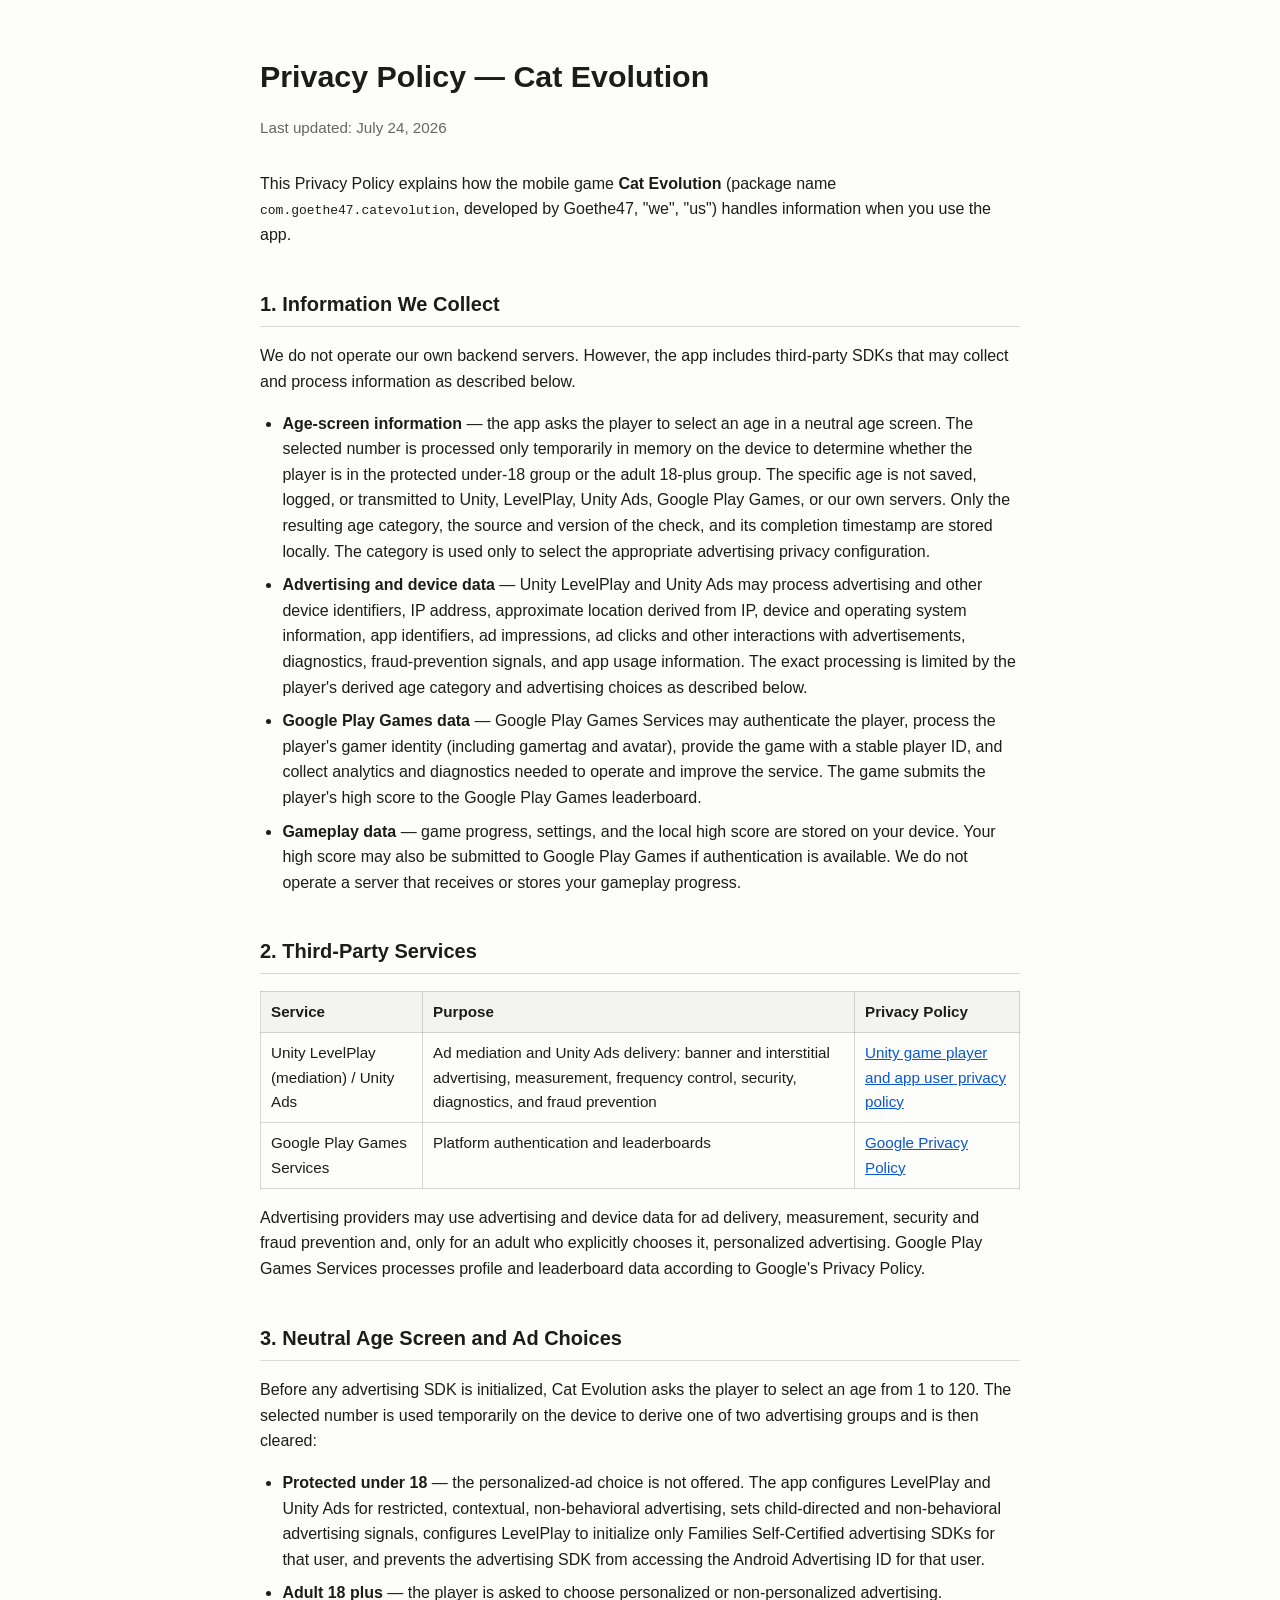
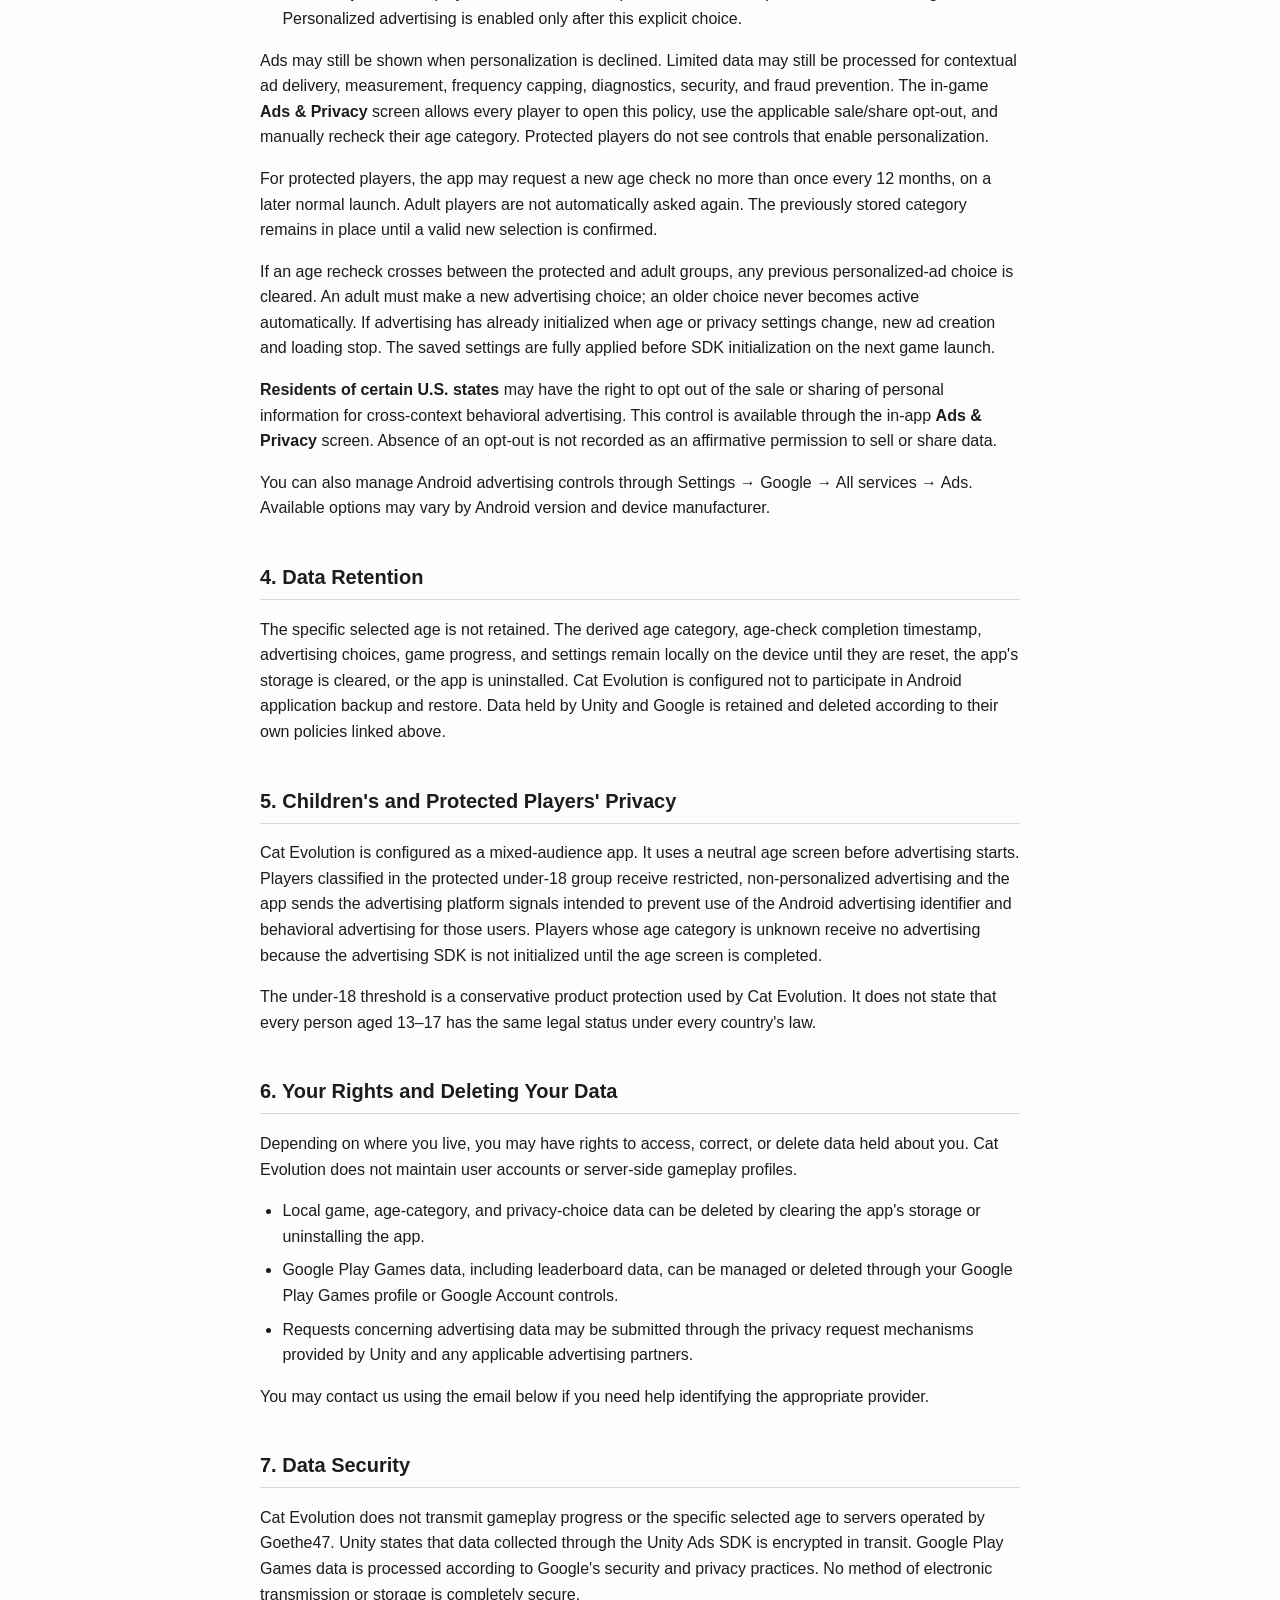
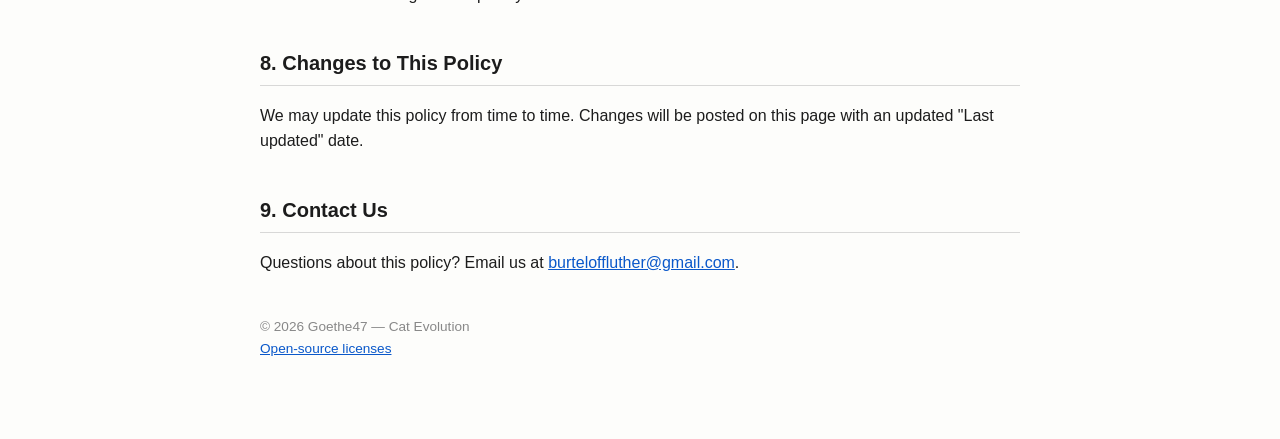
==== commit b8aa5142: "Update privacy policy for transient age picker" ====
--- a/index.html
+++ b/index.html
@@ -6,15 +6,8 @@
 <title>Cat Evolution — Privacy Policy</title>
 <style>
   :root { color-scheme: light dark; }
-  body {
-    font-family: -apple-system, BlinkMacSystemFont, "Segoe UI", Roboto, Helvetica, Arial, sans-serif;
-    line-height: 1.6; max-width: 760px; margin: 0 auto; padding: 32px 20px 80px;
-    color: #1c1c1c; background: #fdfdfb;
-  }
-  @media (prefers-color-scheme: dark) {
-    body { color: #e8e8e8; background: #16171a; }
-    a { color: #7db4ff; } hr { border-color: #333; } .updated { color: #999; }
-  }
+  body { font-family: -apple-system, BlinkMacSystemFont, "Segoe UI", Roboto, Helvetica, Arial, sans-serif; line-height: 1.6; max-width: 760px; margin: 0 auto; padding: 32px 20px 80px; color: #1c1c1c; background: #fdfdfb; }
+  @media (prefers-color-scheme: dark) { body { color: #e8e8e8; background: #16171a; } a { color: #7db4ff; } hr { border-color: #333; } .updated { color: #999; } }
   h1 { font-size: 1.9em; margin-bottom: 0.2em; }
   h2 { font-size: 1.25em; margin-top: 2em; border-bottom: 1px solid rgba(128,128,128,0.3); padding-bottom: 0.3em; }
   .updated { color: #666; font-size: 0.95em; margin-bottom: 2em; }
@@ -27,135 +20,63 @@
 </style>
 </head>
 <body>
-
 <h1>Privacy Policy — Cat Evolution</h1>
 <p class="updated">Last updated: July 24, 2026</p>
-
-<p>This Privacy Policy explains how the mobile game <strong>Cat Evolution</strong>
-(package name <code>com.goethe47.catevolution</code>, developed by Goethe47, "we", "us")
-handles information when you use the app.</p>
+<p>This Privacy Policy explains how the mobile game <strong>Cat Evolution</strong> (package name <code>com.goethe47.catevolution</code>, developed by Goethe47, "we", "us") handles information when you use the app.</p>
 
 <h2>1. Information We Collect</h2>
-<p>We do not operate our own backend servers. However, the app includes third-party SDKs that
-may collect and process information as described below.</p>
+<p>We do not operate our own backend servers. However, the app includes third-party SDKs that may collect and process information as described below.</p>
 <ul>
-  <li><strong>Age-screen information</strong> — the app asks for a date of birth in a neutral age
-    screen. The date is processed only in memory on your device to determine whether the player is
-    in the protected under-18 group or the adult 18-plus group. The entered date of birth is not
-    saved, logged, or transmitted. Only the resulting age category is stored locally on the device.
-    The category is used to select the appropriate advertising privacy configuration.</li>
-  <li><strong>Advertising and device data</strong> — Unity LevelPlay and Unity Ads may process
-    advertising and other device identifiers, IP address, approximate location derived from IP,
-    device and operating system information, app identifiers, ad impressions, ad clicks and other
-    interactions with advertisements, diagnostics, fraud-prevention signals, and app usage
-    information. The exact processing is limited by the player's derived age category and
-    advertising choices as described below.</li>
-  <li><strong>Google Play Games data</strong> — Google Play Games Services may authenticate the
-    player, process the player's gamer identity (including gamertag and avatar), provide the game
-    with a stable player ID, and collect analytics and diagnostics needed to operate and improve
-    the service. The game submits the player's high score to the Google Play Games leaderboard.</li>
-  <li><strong>Gameplay data</strong> — game progress, settings, and the local high score are stored
-    on your device. Your high score may also be submitted to Google Play Games if authentication is
-    available. We do not operate a server that receives or stores your gameplay progress.</li>
+  <li><strong>Age-screen information</strong> — the app asks the player to select an age in a neutral age screen. The selected number is processed only temporarily in memory on the device to determine whether the player is in the protected under-18 group or the adult 18-plus group. The specific age is not saved, logged, or transmitted to Unity, LevelPlay, Unity Ads, Google Play Games, or our own servers. Only the resulting age category, the source and version of the check, and its completion timestamp are stored locally. The category is used only to select the appropriate advertising privacy configuration.</li>
+  <li><strong>Advertising and device data</strong> — Unity LevelPlay and Unity Ads may process advertising and other device identifiers, IP address, approximate location derived from IP, device and operating system information, app identifiers, ad impressions, ad clicks and other interactions with advertisements, diagnostics, fraud-prevention signals, and app usage information. The exact processing is limited by the player's derived age category and advertising choices as described below.</li>
+  <li><strong>Google Play Games data</strong> — Google Play Games Services may authenticate the player, process the player's gamer identity (including gamertag and avatar), provide the game with a stable player ID, and collect analytics and diagnostics needed to operate and improve the service. The game submits the player's high score to the Google Play Games leaderboard.</li>
+  <li><strong>Gameplay data</strong> — game progress, settings, and the local high score are stored on your device. Your high score may also be submitted to Google Play Games if authentication is available. We do not operate a server that receives or stores your gameplay progress.</li>
 </ul>
 
 <h2>2. Third-Party Services</h2>
 <table>
   <tr><th>Service</th><th>Purpose</th><th>Privacy Policy</th></tr>
-  <tr>
-    <td>Unity LevelPlay (mediation) / Unity Ads</td>
-    <td>Ad mediation and Unity Ads delivery: banner and interstitial advertising, measurement,
-      frequency control, security, diagnostics, and fraud prevention</td>
-    <td><a href="https://unity.com/legal/game-player-and-app-user-privacy-policy" target="_blank" rel="noopener">Unity game player and app user privacy policy</a></td>
-  </tr>
-  <tr>
-    <td>Google Play Games Services</td>
-    <td>Platform authentication and leaderboards</td>
-    <td><a href="https://policies.google.com/privacy" target="_blank" rel="noopener">Google Privacy Policy</a></td>
-  </tr>
+  <tr><td>Unity LevelPlay (mediation) / Unity Ads</td><td>Ad mediation and Unity Ads delivery: banner and interstitial advertising, measurement, frequency control, security, diagnostics, and fraud prevention</td><td><a href="https://unity.com/legal/game-player-and-app-user-privacy-policy" target="_blank" rel="noopener">Unity game player and app user privacy policy</a></td></tr>
+  <tr><td>Google Play Games Services</td><td>Platform authentication and leaderboards</td><td><a href="https://policies.google.com/privacy" target="_blank" rel="noopener">Google Privacy Policy</a></td></tr>
 </table>
-<p>Advertising providers may use advertising and device data for ad delivery, measurement,
-security and fraud prevention and, only for an adult who explicitly chooses it, personalized
-advertising. Google Play Games Services processes profile and leaderboard data according to
-Google's Privacy Policy.</p>
+<p>Advertising providers may use advertising and device data for ad delivery, measurement, security and fraud prevention and, only for an adult who explicitly chooses it, personalized advertising. Google Play Games Services processes profile and leaderboard data according to Google's Privacy Policy.</p>
 
 <h2>3. Neutral Age Screen and Ad Choices</h2>
-<p>Before any advertising SDK is initialized, Cat Evolution asks for a date of birth. The date is
-used on the device only to derive one of two advertising groups and is then discarded:</p>
+<p>Before any advertising SDK is initialized, Cat Evolution asks the player to select an age from 1 to 120. The selected number is used temporarily on the device to derive one of two advertising groups and is then cleared:</p>
 <ul>
-  <li><strong>Protected under 18</strong> — the personalized-ad choice is not offered. The app
-    configures LevelPlay and Unity Ads for restricted, contextual, non-behavioral advertising,
-    sets child-directed and non-behavioral advertising signals, configures LevelPlay to initialize
-    only Families Self-Certified advertising SDKs for that user, and prevents the advertising SDK
-    from accessing the Android Advertising ID for that user.</li>
-  <li><strong>Adult 18 plus</strong> — the player is asked to choose personalized or
-    non-personalized advertising. Personalized advertising is enabled only after this explicit
-    choice.</li>
+  <li><strong>Protected under 18</strong> — the personalized-ad choice is not offered. The app configures LevelPlay and Unity Ads for restricted, contextual, non-behavioral advertising, sets child-directed and non-behavioral advertising signals, configures LevelPlay to initialize only Families Self-Certified advertising SDKs for that user, and prevents the advertising SDK from accessing the Android Advertising ID for that user.</li>
+  <li><strong>Adult 18 plus</strong> — the player is asked to choose personalized or non-personalized advertising. Personalized advertising is enabled only after this explicit choice.</li>
 </ul>
-<p>Ads may still be shown when personalization is declined. Limited data may still be processed
-for contextual ad delivery, measurement, frequency capping, diagnostics, security, and fraud
-prevention. The in-game <strong>Ads &amp; Privacy</strong> screen allows every player to open this
-policy, use the applicable sale/share opt-out, and recheck their age category. Protected players
-do not see controls that enable personalization.</p>
-<p>If an age recheck crosses between the protected and adult groups, any previous personalized-ad
-choice is cleared. An adult must make a new advertising choice; an older choice never becomes
-active automatically. If advertising has already initialized when age or privacy settings change,
-new ad creation and loading stop. The saved settings are fully applied before SDK initialization
-on the next game launch.</p>
-<p><strong>Residents of certain U.S. states</strong> may have the right to opt out of the sale or
-sharing of personal information for cross-context behavioral advertising. This control is
-available through the in-app <strong>Ads &amp; Privacy</strong> screen. Absence of an opt-out is not
-recorded as an affirmative permission to sell or share data.</p>
-<p>You can also manage Android advertising controls through Settings → Google → All services →
-Ads. Available options may vary by Android version and device manufacturer.</p>
+<p>Ads may still be shown when personalization is declined. Limited data may still be processed for contextual ad delivery, measurement, frequency capping, diagnostics, security, and fraud prevention. The in-game <strong>Ads &amp; Privacy</strong> screen allows every player to open this policy, use the applicable sale/share opt-out, and manually recheck their age category. Protected players do not see controls that enable personalization.</p>
+<p>For protected players, the app may request a new age check no more than once every 12 months, on a later normal launch. Adult players are not automatically asked again. The previously stored category remains in place until a valid new selection is confirmed.</p>
+<p>If an age recheck crosses between the protected and adult groups, any previous personalized-ad choice is cleared. An adult must make a new advertising choice; an older choice never becomes active automatically. If advertising has already initialized when age or privacy settings change, new ad creation and loading stop. The saved settings are fully applied before SDK initialization on the next game launch.</p>
+<p><strong>Residents of certain U.S. states</strong> may have the right to opt out of the sale or sharing of personal information for cross-context behavioral advertising. This control is available through the in-app <strong>Ads &amp; Privacy</strong> screen. Absence of an opt-out is not recorded as an affirmative permission to sell or share data.</p>
+<p>You can also manage Android advertising controls through Settings → Google → All services → Ads. Available options may vary by Android version and device manufacturer.</p>
 
 <h2>4. Data Retention</h2>
-<p>The entered date of birth is not retained. The derived age category, advertising choices, game
-progress, and settings remain locally on the device until they are reset, the app's storage is
-cleared, or the app is uninstalled. Cat Evolution is configured not to participate in Android
-application backup and restore. Data held by Unity and Google is retained and deleted according
-to their own policies linked above.</p>
+<p>The specific selected age is not retained. The derived age category, age-check completion timestamp, advertising choices, game progress, and settings remain locally on the device until they are reset, the app's storage is cleared, or the app is uninstalled. Cat Evolution is configured not to participate in Android application backup and restore. Data held by Unity and Google is retained and deleted according to their own policies linked above.</p>
 
 <h2>5. Children's and Protected Players' Privacy</h2>
-<p>Cat Evolution is configured as a mixed-audience app. It uses a neutral age screen before
-advertising starts. Players classified in the protected under-18 group receive restricted,
-non-personalized advertising and the app sends the advertising platform signals intended to
-prevent use of the Android advertising identifier and behavioral advertising for those users.
-Players whose age category is unknown receive no advertising because the advertising SDK is not
-initialized until the age screen is completed.</p>
-<p>The under-18 threshold is a conservative product protection used by Cat Evolution. It does not
-state that every person aged 13–17 has the same legal status under every country's law.</p>
+<p>Cat Evolution is configured as a mixed-audience app. It uses a neutral age screen before advertising starts. Players classified in the protected under-18 group receive restricted, non-personalized advertising and the app sends the advertising platform signals intended to prevent use of the Android advertising identifier and behavioral advertising for those users. Players whose age category is unknown receive no advertising because the advertising SDK is not initialized until the age screen is completed.</p>
+<p>The under-18 threshold is a conservative product protection used by Cat Evolution. It does not state that every person aged 13–17 has the same legal status under every country's law.</p>
 
 <h2>6. Your Rights and Deleting Your Data</h2>
-<p>Depending on where you live, you may have rights to access, correct, or delete data held about
-you. Cat Evolution does not maintain user accounts or server-side gameplay profiles.</p>
+<p>Depending on where you live, you may have rights to access, correct, or delete data held about you. Cat Evolution does not maintain user accounts or server-side gameplay profiles.</p>
 <ul>
-  <li>Local game, age-category, and privacy-choice data can be deleted by clearing the app's
-    storage or uninstalling the app.</li>
-  <li>Google Play Games data, including leaderboard data, can be managed or deleted through your
-    Google Play Games profile or Google Account controls.</li>
-  <li>Requests concerning advertising data may be submitted through the privacy request
-    mechanisms provided by Unity and any applicable advertising partners.</li>
+  <li>Local game, age-category, and privacy-choice data can be deleted by clearing the app's storage or uninstalling the app.</li>
+  <li>Google Play Games data, including leaderboard data, can be managed or deleted through your Google Play Games profile or Google Account controls.</li>
+  <li>Requests concerning advertising data may be submitted through the privacy request mechanisms provided by Unity and any applicable advertising partners.</li>
 </ul>
 <p>You may contact us using the email below if you need help identifying the appropriate provider.</p>
 
 <h2>7. Data Security</h2>
-<p>Cat Evolution does not transmit gameplay progress or the entered date of birth to servers
-operated by Goethe47. Unity states that data collected through the Unity Ads SDK is encrypted in
-transit. Google Play Games data is processed according to Google's security and privacy practices.
-No method of electronic transmission or storage is completely secure.</p>
+<p>Cat Evolution does not transmit gameplay progress or the specific selected age to servers operated by Goethe47. Unity states that data collected through the Unity Ads SDK is encrypted in transit. Google Play Games data is processed according to Google's security and privacy practices. No method of electronic transmission or storage is completely secure.</p>
 
 <h2>8. Changes to This Policy</h2>
-<p>We may update this policy from time to time. Changes will be posted on this page with an updated
-"Last updated" date.</p>
+<p>We may update this policy from time to time. Changes will be posted on this page with an updated "Last updated" date.</p>
 
 <h2>9. Contact Us</h2>
-<p>Questions about this policy? Email us at
-<a href="mailto:burteloffluther@gmail.com">burteloffluther@gmail.com</a>.</p>
-
-<footer>
-  &copy; 2026 Goethe47 — Cat Evolution<br>
-  <a href="open-source-licenses.html">Open-source licenses</a>
-</footer>
+<p>Questions about this policy? Email us at <a href="mailto:burteloffluther@gmail.com">burteloffluther@gmail.com</a>.</p>
+<footer>&copy; 2026 Goethe47 — Cat Evolution<br><a href="open-source-licenses.html">Open-source licenses</a></footer>
 </body>
 </html>
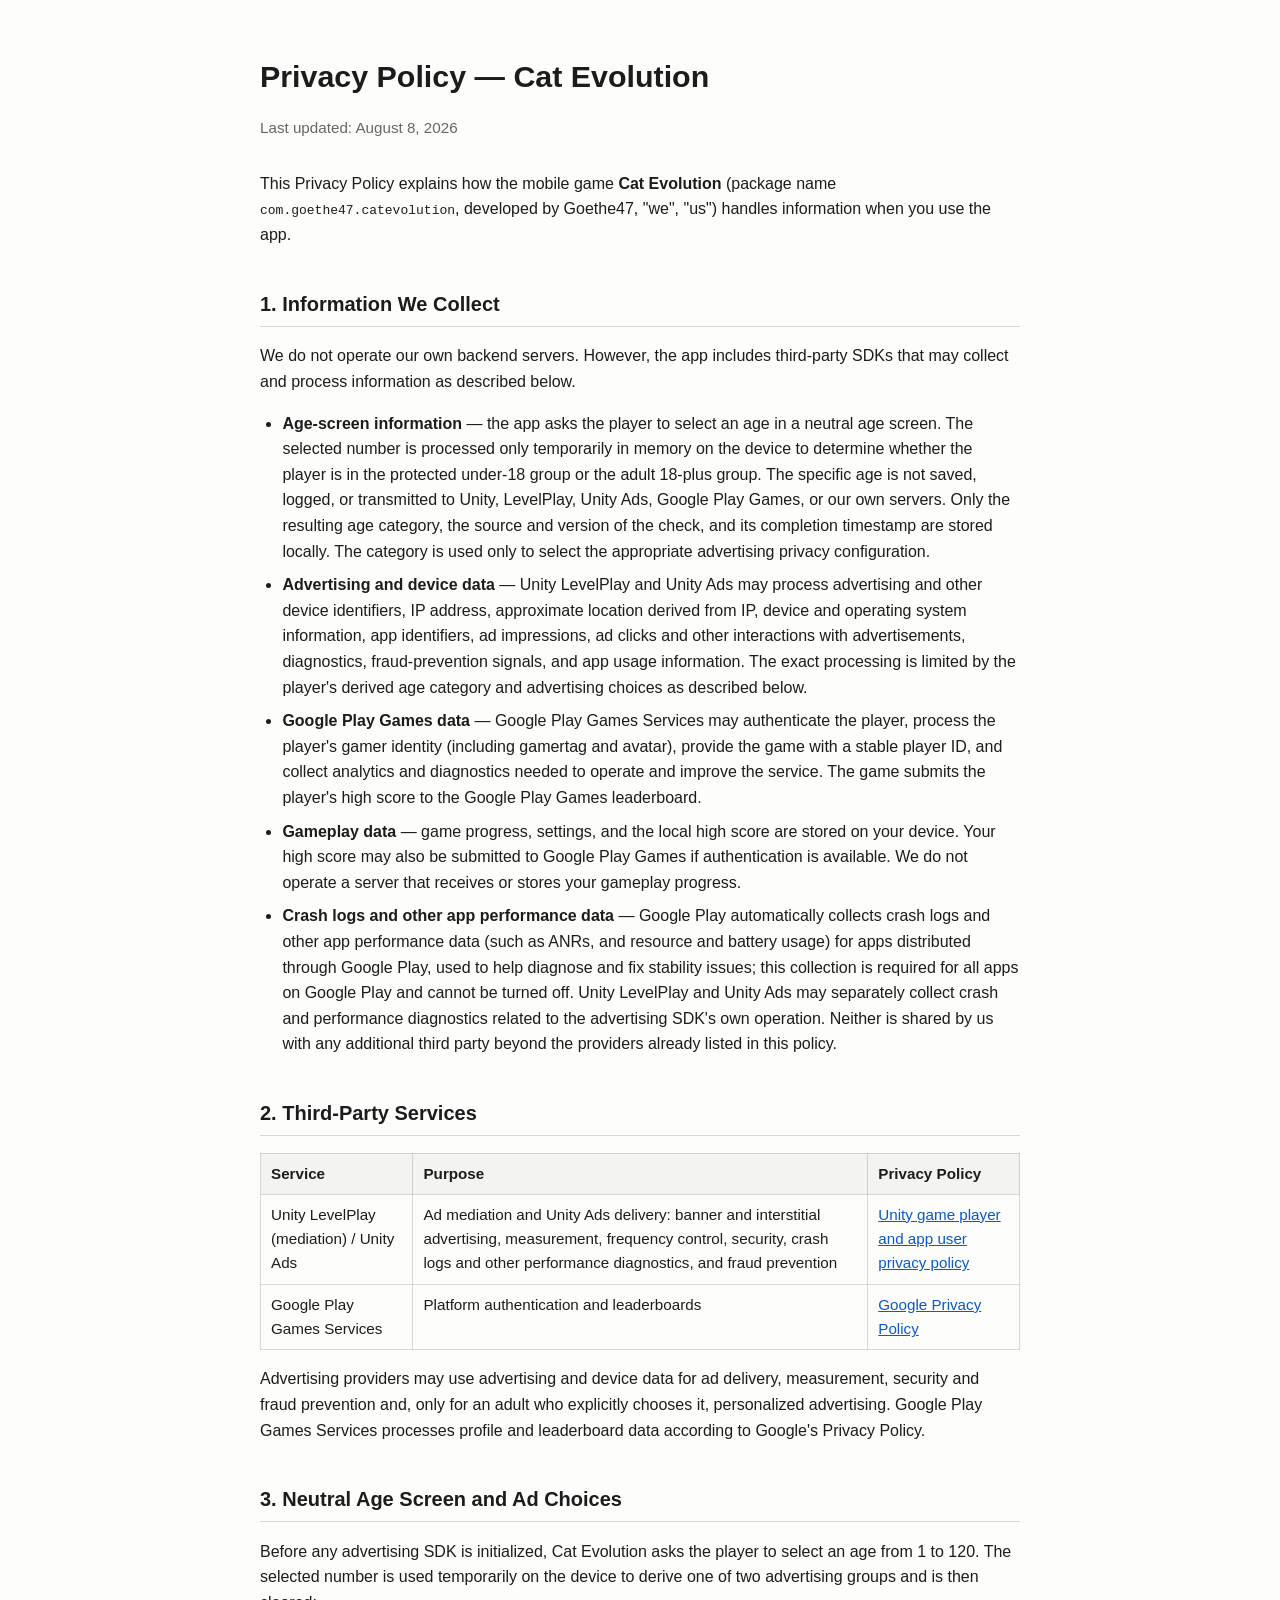
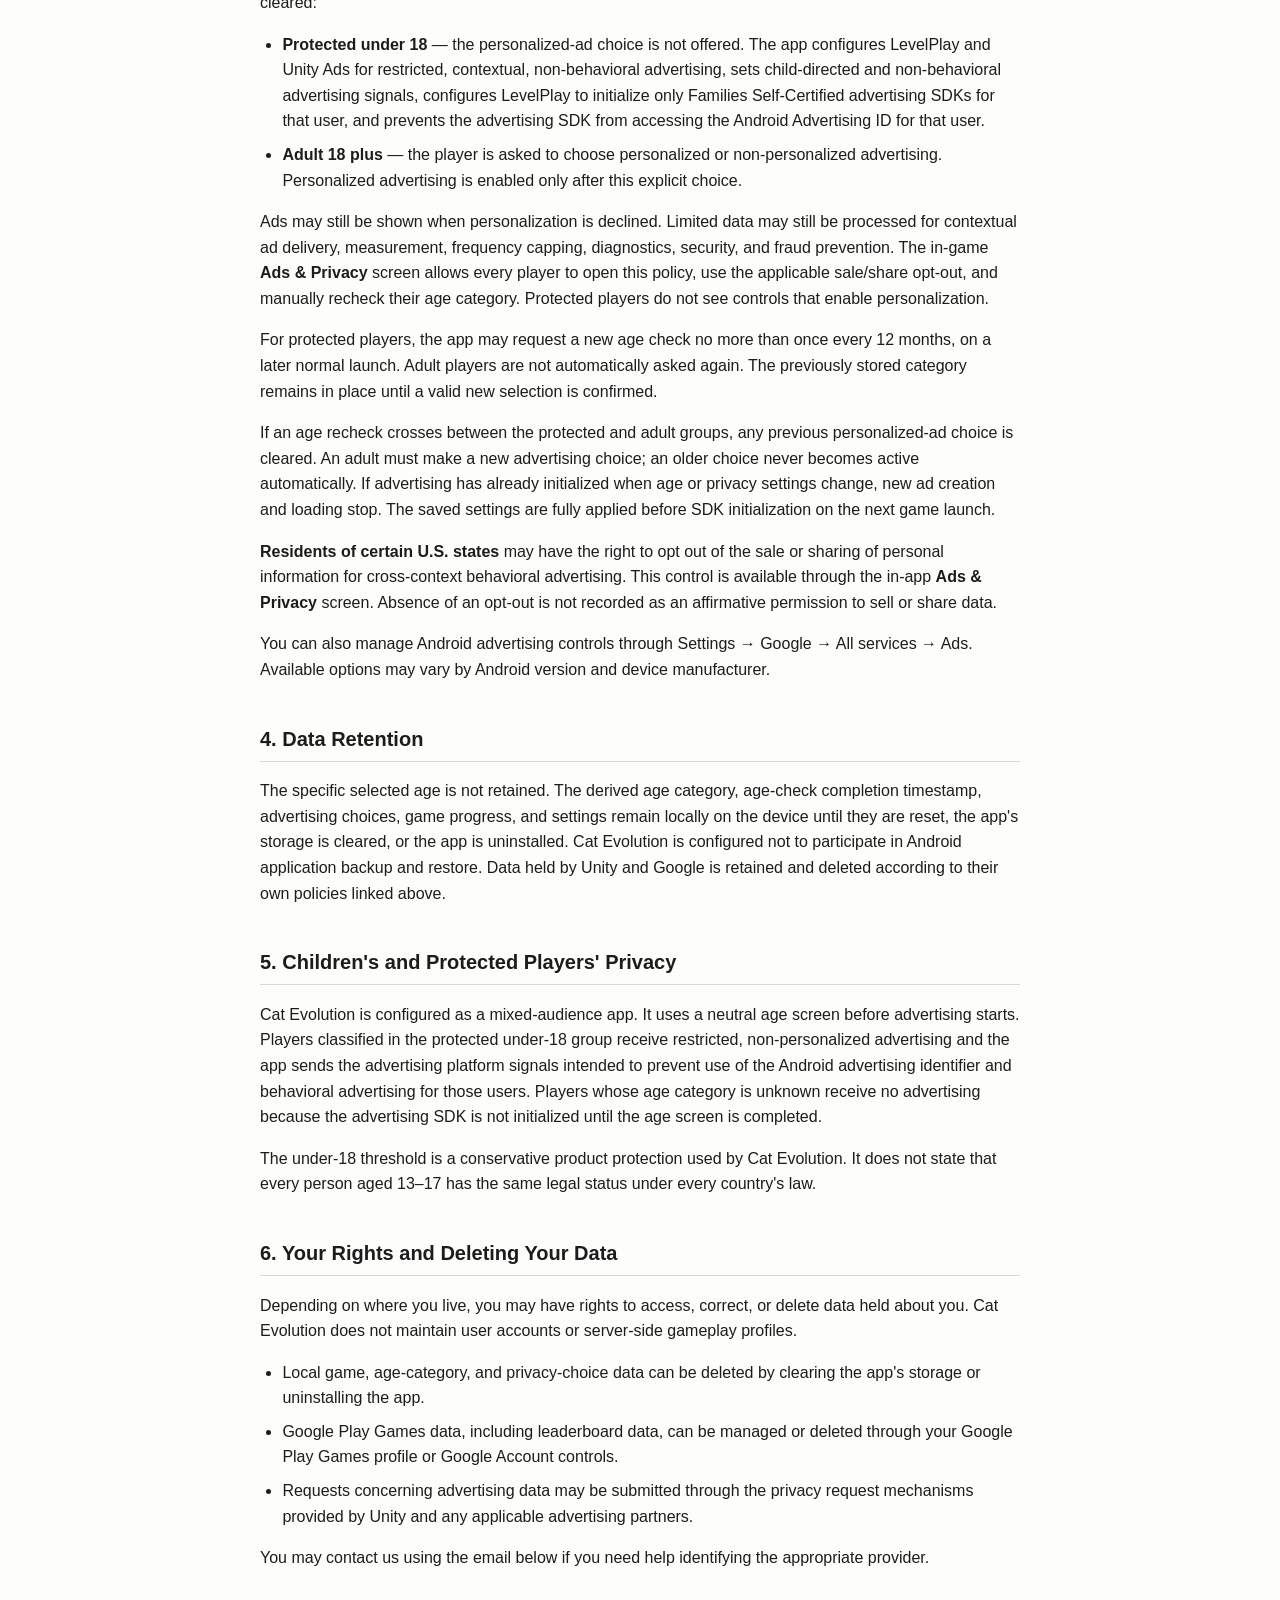
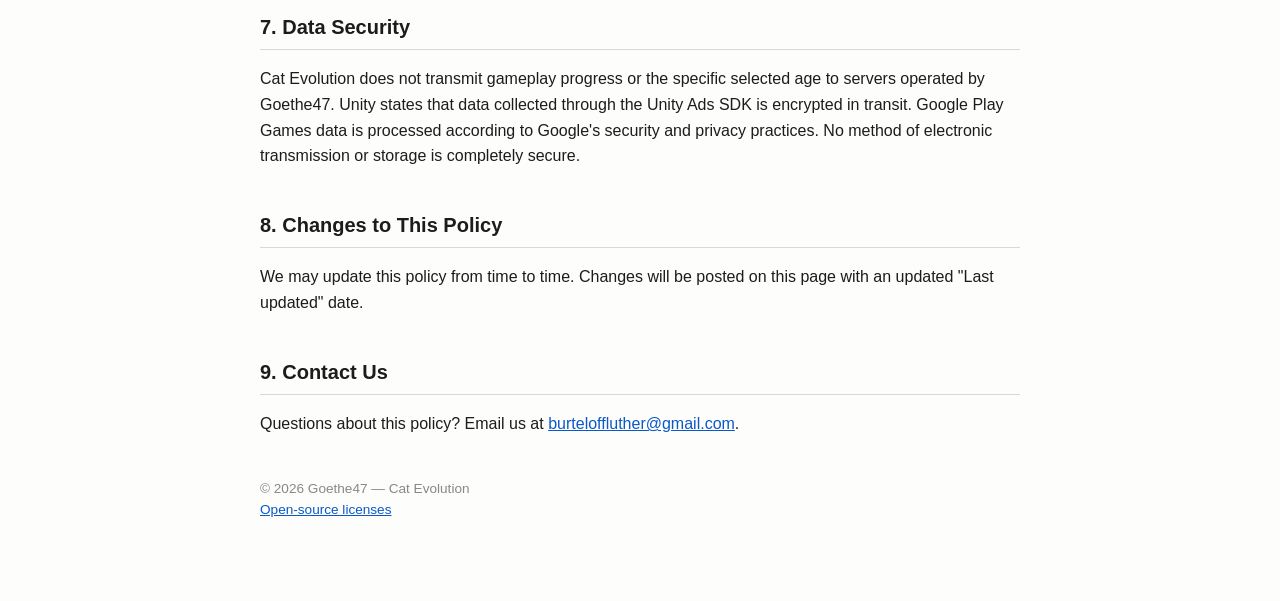
==== commit b96fd1c5: "Disclose crash logs and app performance data explicitly Names these alongside the existing diagnosti" ====
--- a/index.html
+++ b/index.html
@@ -21,7 +21,7 @@
 </head>
 <body>
 <h1>Privacy Policy — Cat Evolution</h1>
-<p class="updated">Last updated: July 24, 2026</p>
+<p class="updated">Last updated: August 8, 2026</p>
 <p>This Privacy Policy explains how the mobile game <strong>Cat Evolution</strong> (package name <code>com.goethe47.catevolution</code>, developed by Goethe47, "we", "us") handles information when you use the app.</p>
 
 <h2>1. Information We Collect</h2>
@@ -31,12 +31,13 @@
   <li><strong>Advertising and device data</strong> — Unity LevelPlay and Unity Ads may process advertising and other device identifiers, IP address, approximate location derived from IP, device and operating system information, app identifiers, ad impressions, ad clicks and other interactions with advertisements, diagnostics, fraud-prevention signals, and app usage information. The exact processing is limited by the player's derived age category and advertising choices as described below.</li>
   <li><strong>Google Play Games data</strong> — Google Play Games Services may authenticate the player, process the player's gamer identity (including gamertag and avatar), provide the game with a stable player ID, and collect analytics and diagnostics needed to operate and improve the service. The game submits the player's high score to the Google Play Games leaderboard.</li>
   <li><strong>Gameplay data</strong> — game progress, settings, and the local high score are stored on your device. Your high score may also be submitted to Google Play Games if authentication is available. We do not operate a server that receives or stores your gameplay progress.</li>
+  <li><strong>Crash logs and other app performance data</strong> — Google Play automatically collects crash logs and other app performance data (such as ANRs, and resource and battery usage) for apps distributed through Google Play, used to help diagnose and fix stability issues; this collection is required for all apps on Google Play and cannot be turned off. Unity LevelPlay and Unity Ads may separately collect crash and performance diagnostics related to the advertising SDK's own operation. Neither is shared by us with any additional third party beyond the providers already listed in this policy.</li>
 </ul>
 
 <h2>2. Third-Party Services</h2>
 <table>
   <tr><th>Service</th><th>Purpose</th><th>Privacy Policy</th></tr>
-  <tr><td>Unity LevelPlay (mediation) / Unity Ads</td><td>Ad mediation and Unity Ads delivery: banner and interstitial advertising, measurement, frequency control, security, diagnostics, and fraud prevention</td><td><a href="https://unity.com/legal/game-player-and-app-user-privacy-policy" target="_blank" rel="noopener">Unity game player and app user privacy policy</a></td></tr>
+  <tr><td>Unity LevelPlay (mediation) / Unity Ads</td><td>Ad mediation and Unity Ads delivery: banner and interstitial advertising, measurement, frequency control, security, crash logs and other performance diagnostics, and fraud prevention</td><td><a href="https://unity.com/legal/game-player-and-app-user-privacy-policy" target="_blank" rel="noopener">Unity game player and app user privacy policy</a></td></tr>
   <tr><td>Google Play Games Services</td><td>Platform authentication and leaderboards</td><td><a href="https://policies.google.com/privacy" target="_blank" rel="noopener">Google Privacy Policy</a></td></tr>
 </table>
 <p>Advertising providers may use advertising and device data for ad delivery, measurement, security and fraud prevention and, only for an adult who explicitly chooses it, personalized advertising. Google Play Games Services processes profile and leaderboard data according to Google's Privacy Policy.</p>
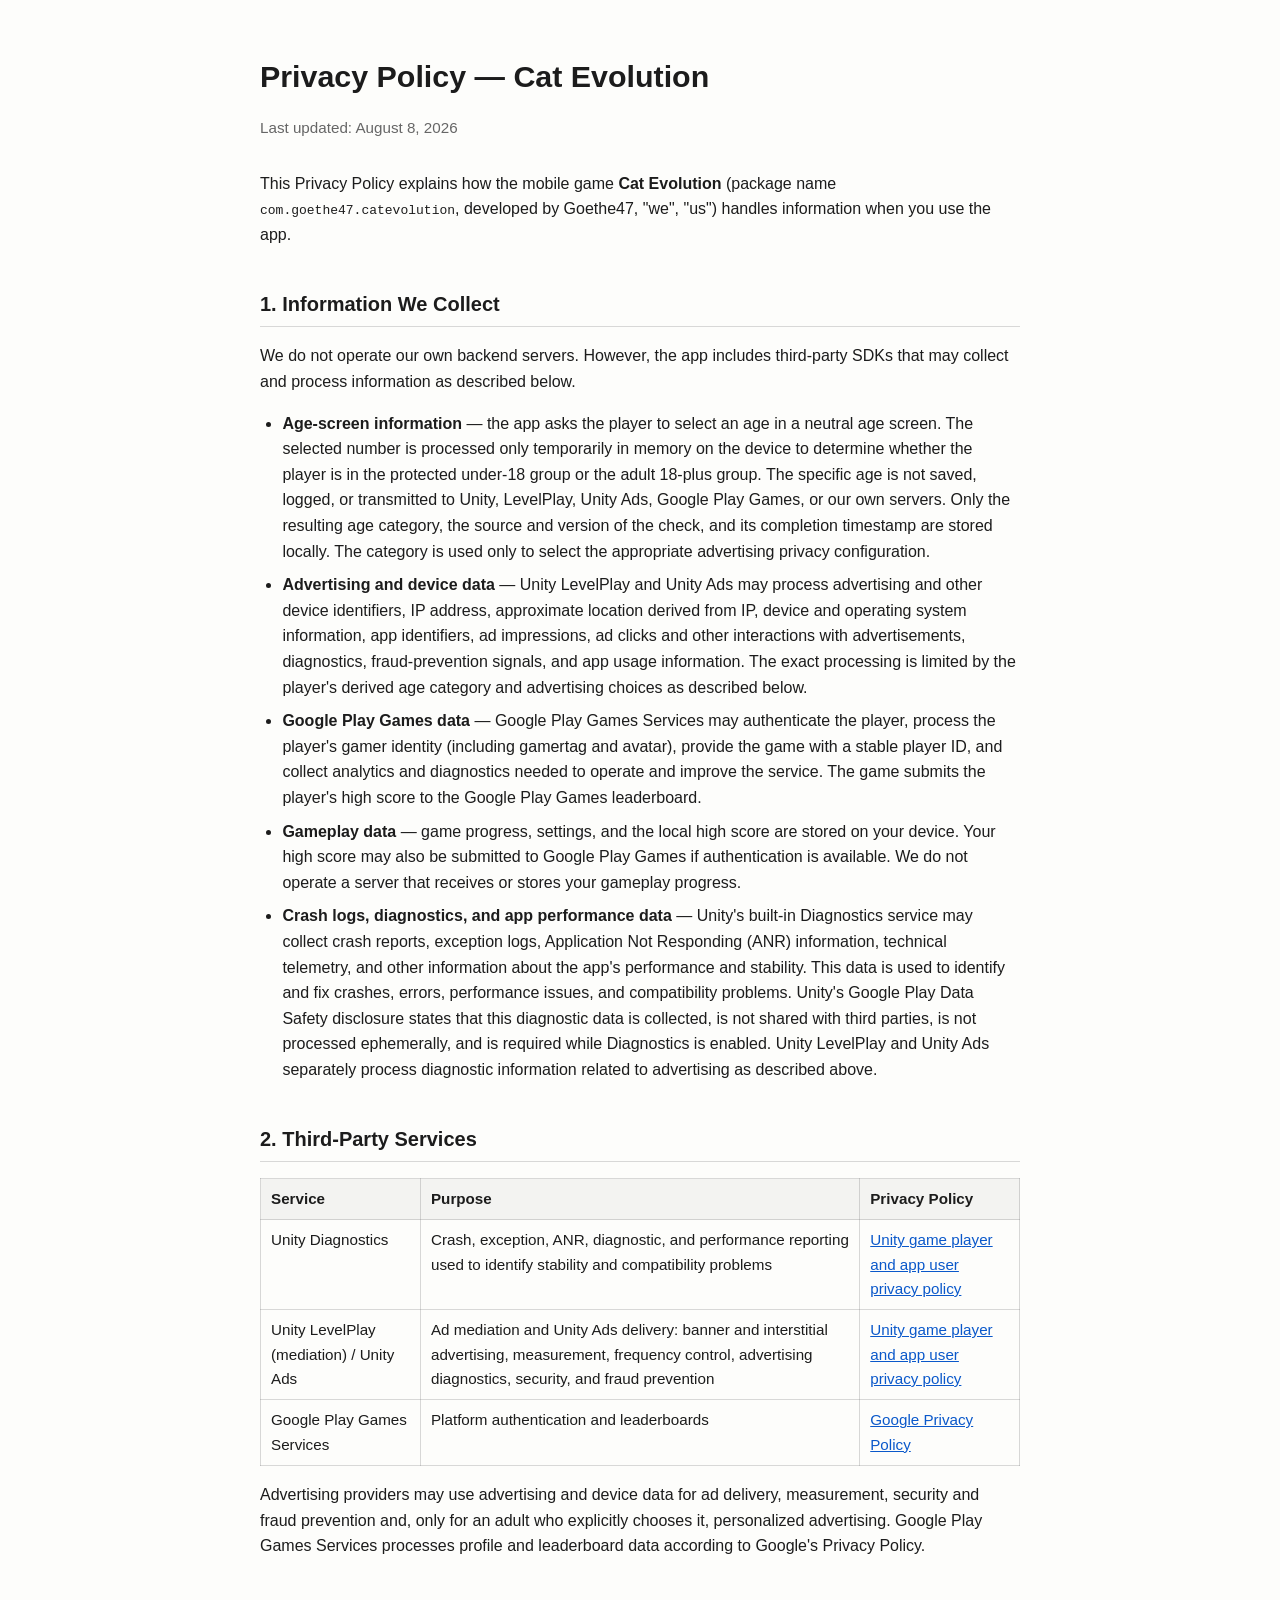
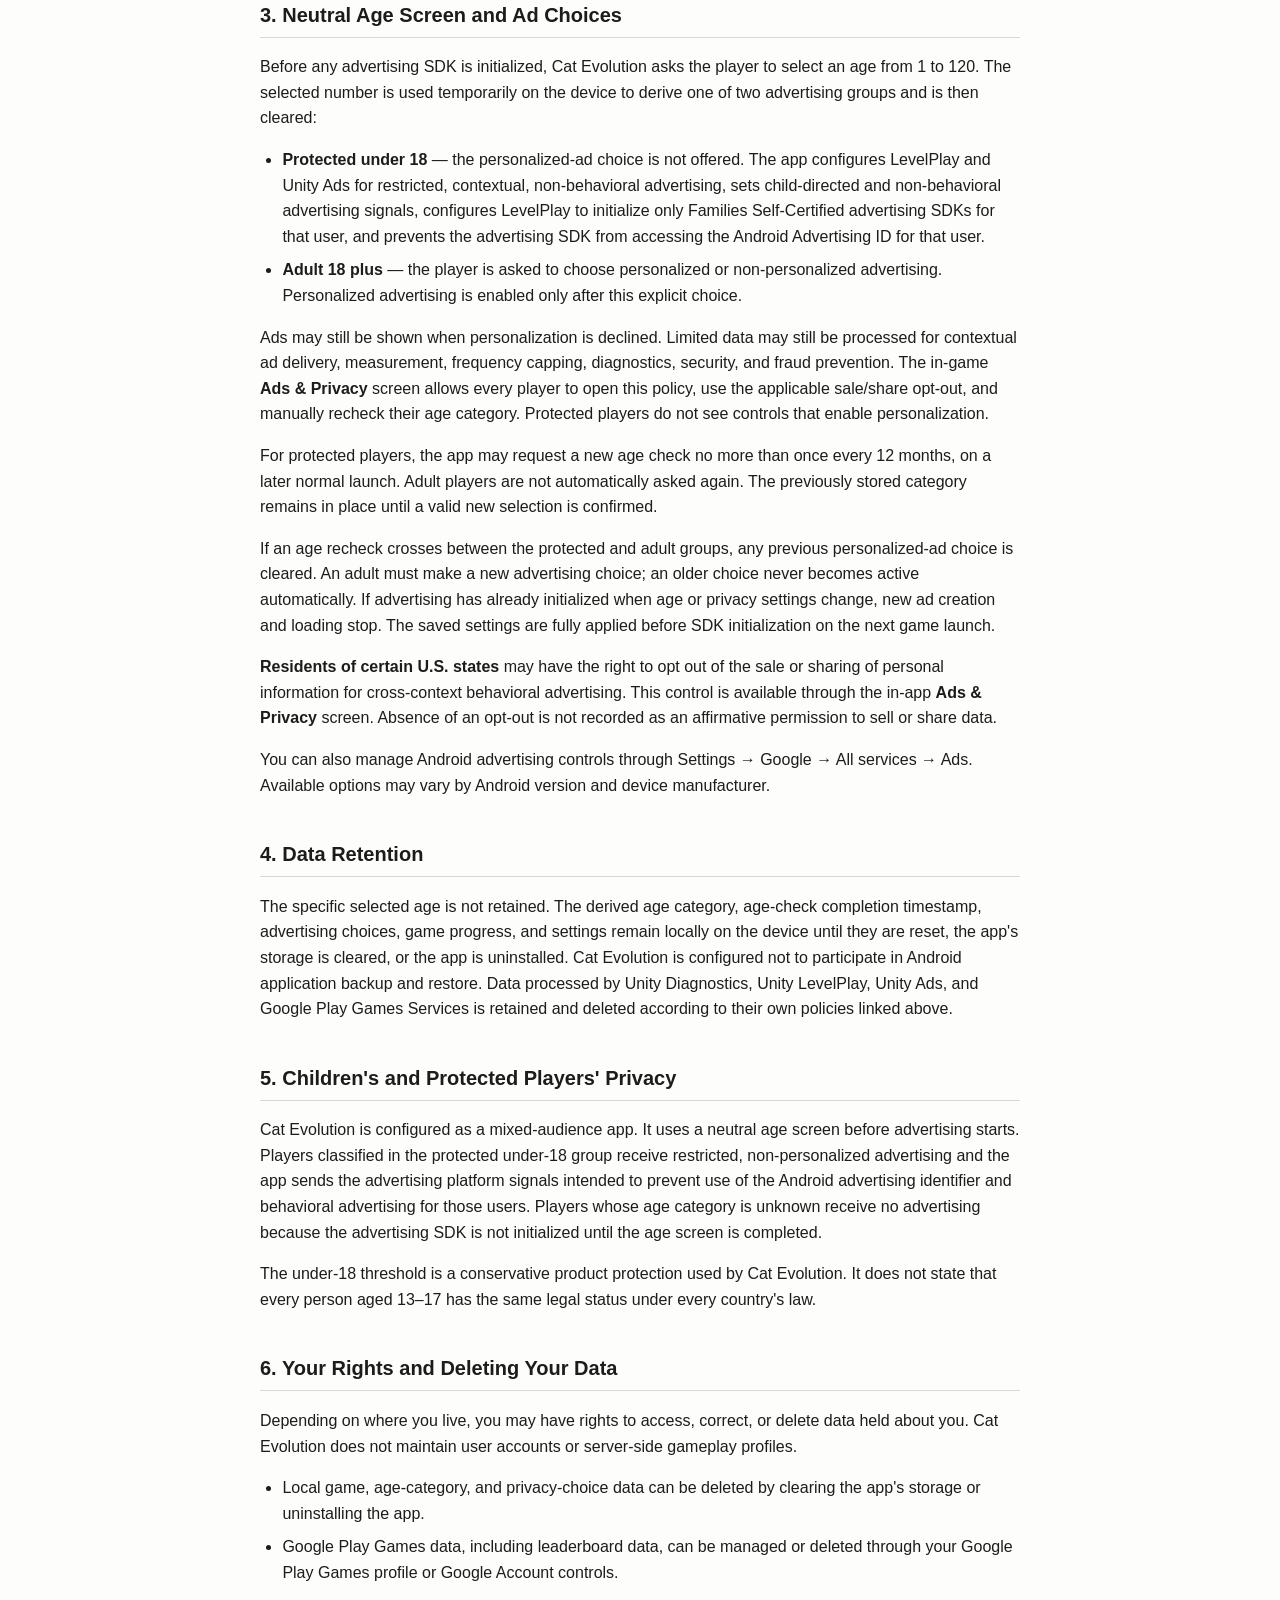
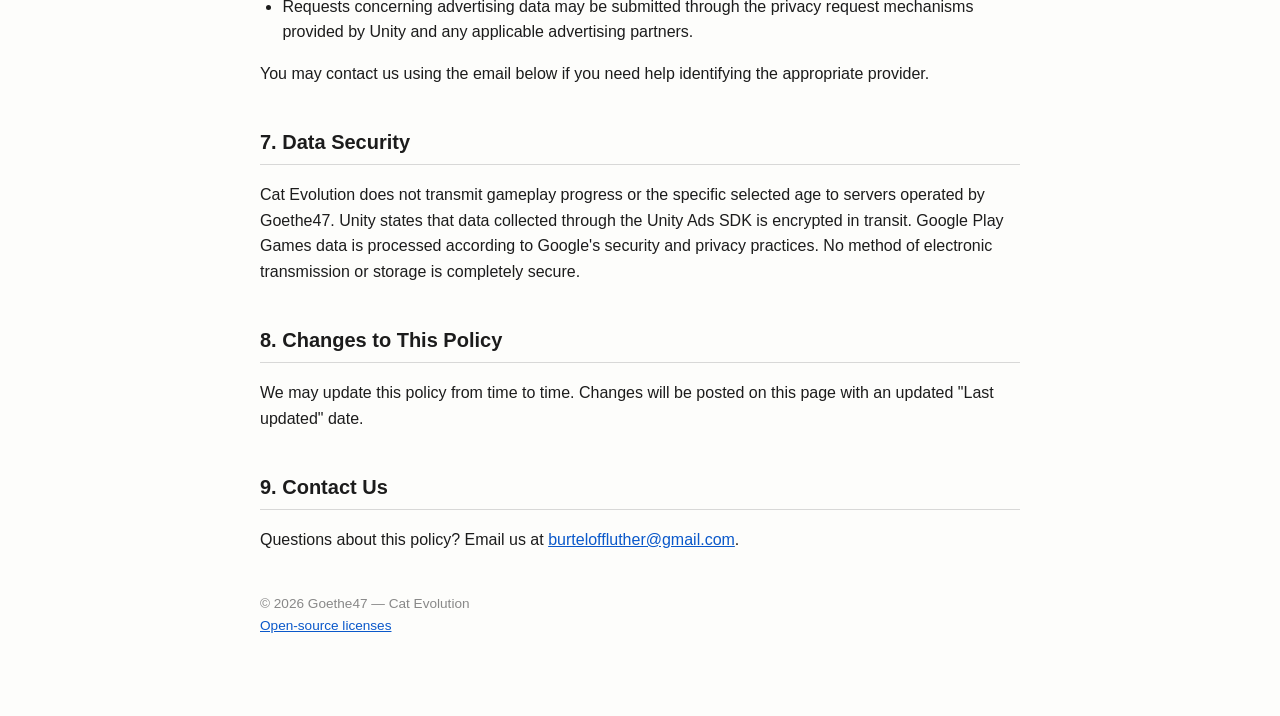
==== commit bb0befa3: "Correct crash/diagnostics attribution to Unity Diagnostics Engine Diagnostics is enabled in this bui" ====
--- a/index.html
+++ b/index.html
@@ -31,13 +31,14 @@
   <li><strong>Advertising and device data</strong> — Unity LevelPlay and Unity Ads may process advertising and other device identifiers, IP address, approximate location derived from IP, device and operating system information, app identifiers, ad impressions, ad clicks and other interactions with advertisements, diagnostics, fraud-prevention signals, and app usage information. The exact processing is limited by the player's derived age category and advertising choices as described below.</li>
   <li><strong>Google Play Games data</strong> — Google Play Games Services may authenticate the player, process the player's gamer identity (including gamertag and avatar), provide the game with a stable player ID, and collect analytics and diagnostics needed to operate and improve the service. The game submits the player's high score to the Google Play Games leaderboard.</li>
   <li><strong>Gameplay data</strong> — game progress, settings, and the local high score are stored on your device. Your high score may also be submitted to Google Play Games if authentication is available. We do not operate a server that receives or stores your gameplay progress.</li>
-  <li><strong>Crash logs and other app performance data</strong> — Google Play automatically collects crash logs and other app performance data (such as ANRs, and resource and battery usage) for apps distributed through Google Play, used to help diagnose and fix stability issues; this collection is required for all apps on Google Play and cannot be turned off. Unity LevelPlay and Unity Ads may separately collect crash and performance diagnostics related to the advertising SDK's own operation. Neither is shared by us with any additional third party beyond the providers already listed in this policy.</li>
+  <li><strong>Crash logs, diagnostics, and app performance data</strong> — Unity's built-in Diagnostics service may collect crash reports, exception logs, Application Not Responding (ANR) information, technical telemetry, and other information about the app's performance and stability. This data is used to identify and fix crashes, errors, performance issues, and compatibility problems. Unity's Google Play Data Safety disclosure states that this diagnostic data is collected, is not shared with third parties, is not processed ephemerally, and is required while Diagnostics is enabled. Unity LevelPlay and Unity Ads separately process diagnostic information related to advertising as described above.</li>
 </ul>
 
 <h2>2. Third-Party Services</h2>
 <table>
   <tr><th>Service</th><th>Purpose</th><th>Privacy Policy</th></tr>
-  <tr><td>Unity LevelPlay (mediation) / Unity Ads</td><td>Ad mediation and Unity Ads delivery: banner and interstitial advertising, measurement, frequency control, security, crash logs and other performance diagnostics, and fraud prevention</td><td><a href="https://unity.com/legal/game-player-and-app-user-privacy-policy" target="_blank" rel="noopener">Unity game player and app user privacy policy</a></td></tr>
+  <tr><td>Unity Diagnostics</td><td>Crash, exception, ANR, diagnostic, and performance reporting used to identify stability and compatibility problems</td><td><a href="https://unity.com/legal/game-player-and-app-user-privacy-policy" target="_blank" rel="noopener">Unity game player and app user privacy policy</a></td></tr>
+  <tr><td>Unity LevelPlay (mediation) / Unity Ads</td><td>Ad mediation and Unity Ads delivery: banner and interstitial advertising, measurement, frequency control, advertising diagnostics, security, and fraud prevention</td><td><a href="https://unity.com/legal/game-player-and-app-user-privacy-policy" target="_blank" rel="noopener">Unity game player and app user privacy policy</a></td></tr>
   <tr><td>Google Play Games Services</td><td>Platform authentication and leaderboards</td><td><a href="https://policies.google.com/privacy" target="_blank" rel="noopener">Google Privacy Policy</a></td></tr>
 </table>
 <p>Advertising providers may use advertising and device data for ad delivery, measurement, security and fraud prevention and, only for an adult who explicitly chooses it, personalized advertising. Google Play Games Services processes profile and leaderboard data according to Google's Privacy Policy.</p>
@@ -55,7 +56,7 @@
 <p>You can also manage Android advertising controls through Settings → Google → All services → Ads. Available options may vary by Android version and device manufacturer.</p>
 
 <h2>4. Data Retention</h2>
-<p>The specific selected age is not retained. The derived age category, age-check completion timestamp, advertising choices, game progress, and settings remain locally on the device until they are reset, the app's storage is cleared, or the app is uninstalled. Cat Evolution is configured not to participate in Android application backup and restore. Data held by Unity and Google is retained and deleted according to their own policies linked above.</p>
+<p>The specific selected age is not retained. The derived age category, age-check completion timestamp, advertising choices, game progress, and settings remain locally on the device until they are reset, the app's storage is cleared, or the app is uninstalled. Cat Evolution is configured not to participate in Android application backup and restore. Data processed by Unity Diagnostics, Unity LevelPlay, Unity Ads, and Google Play Games Services is retained and deleted according to their own policies linked above.</p>
 
 <h2>5. Children's and Protected Players' Privacy</h2>
 <p>Cat Evolution is configured as a mixed-audience app. It uses a neutral age screen before advertising starts. Players classified in the protected under-18 group receive restricted, non-personalized advertising and the app sends the advertising platform signals intended to prevent use of the Android advertising identifier and behavioral advertising for those users. Players whose age category is unknown receive no advertising because the advertising SDK is not initialized until the age screen is completed.</p>
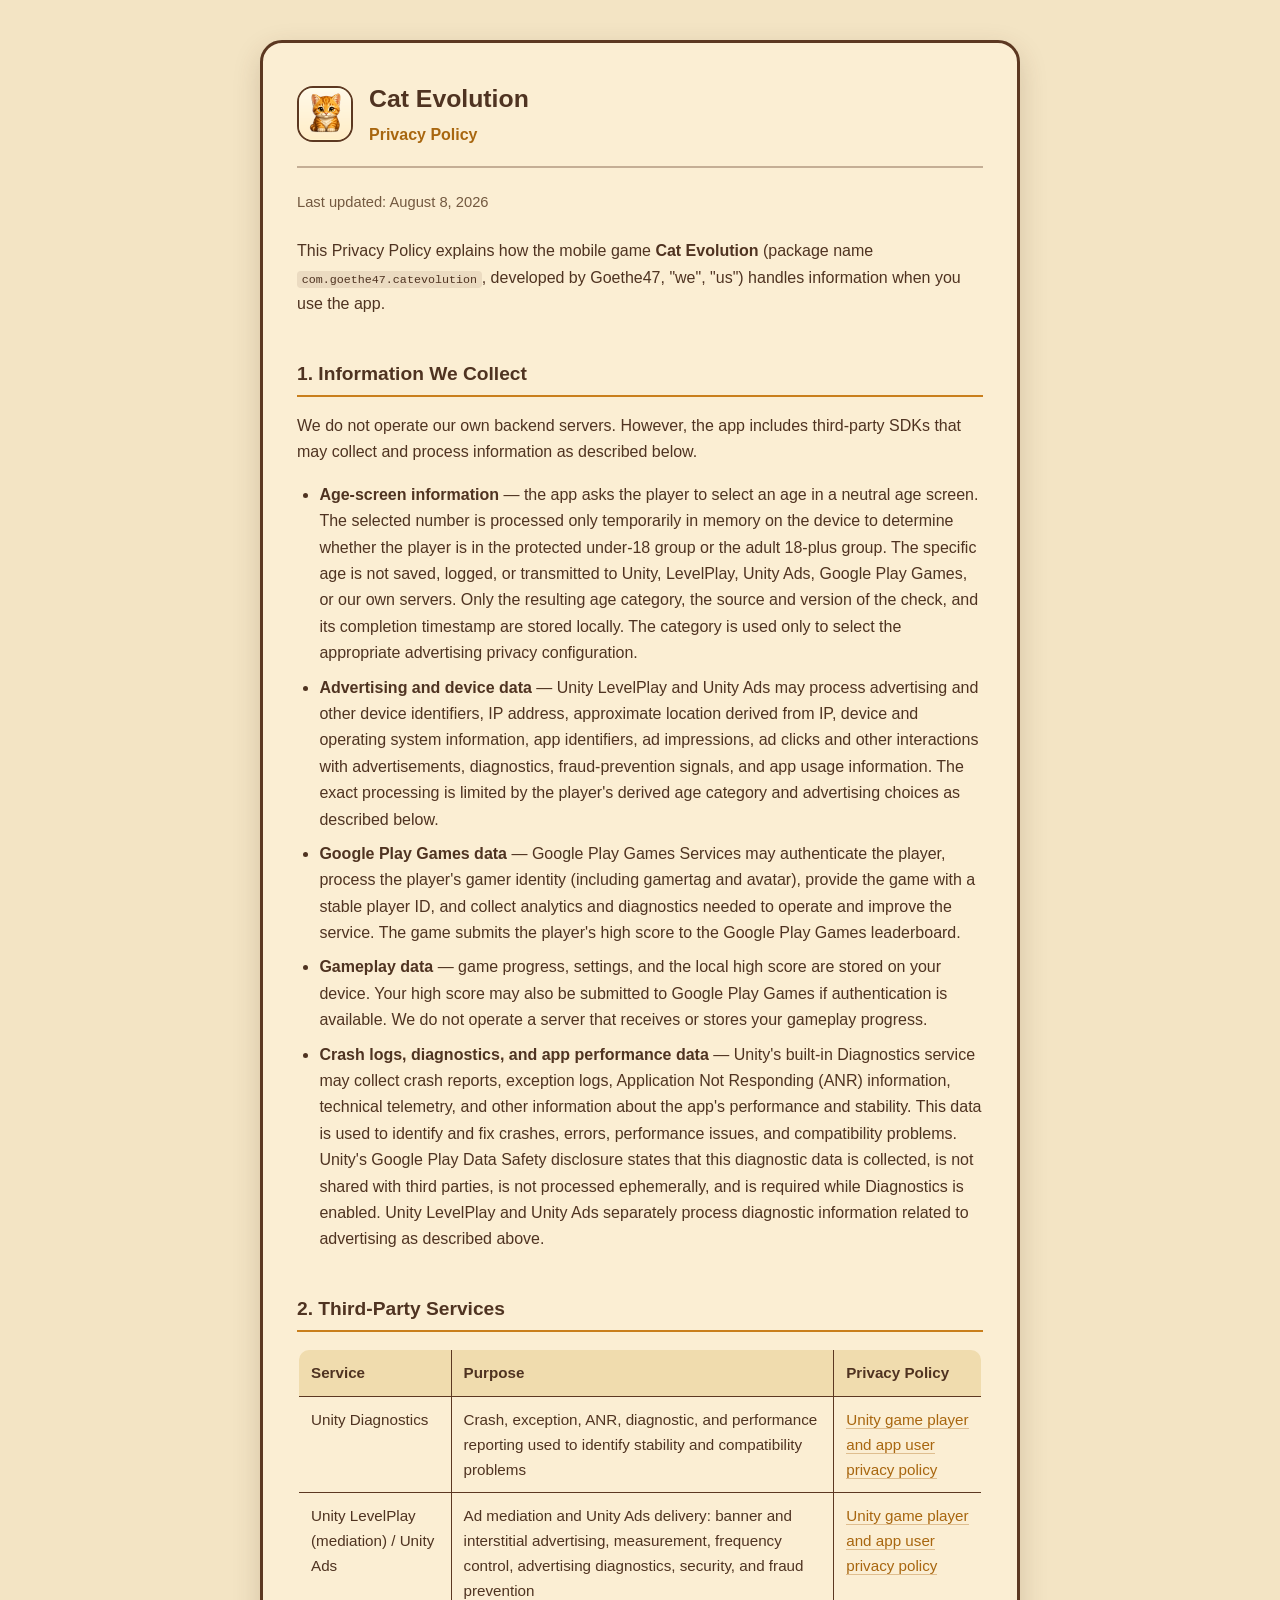
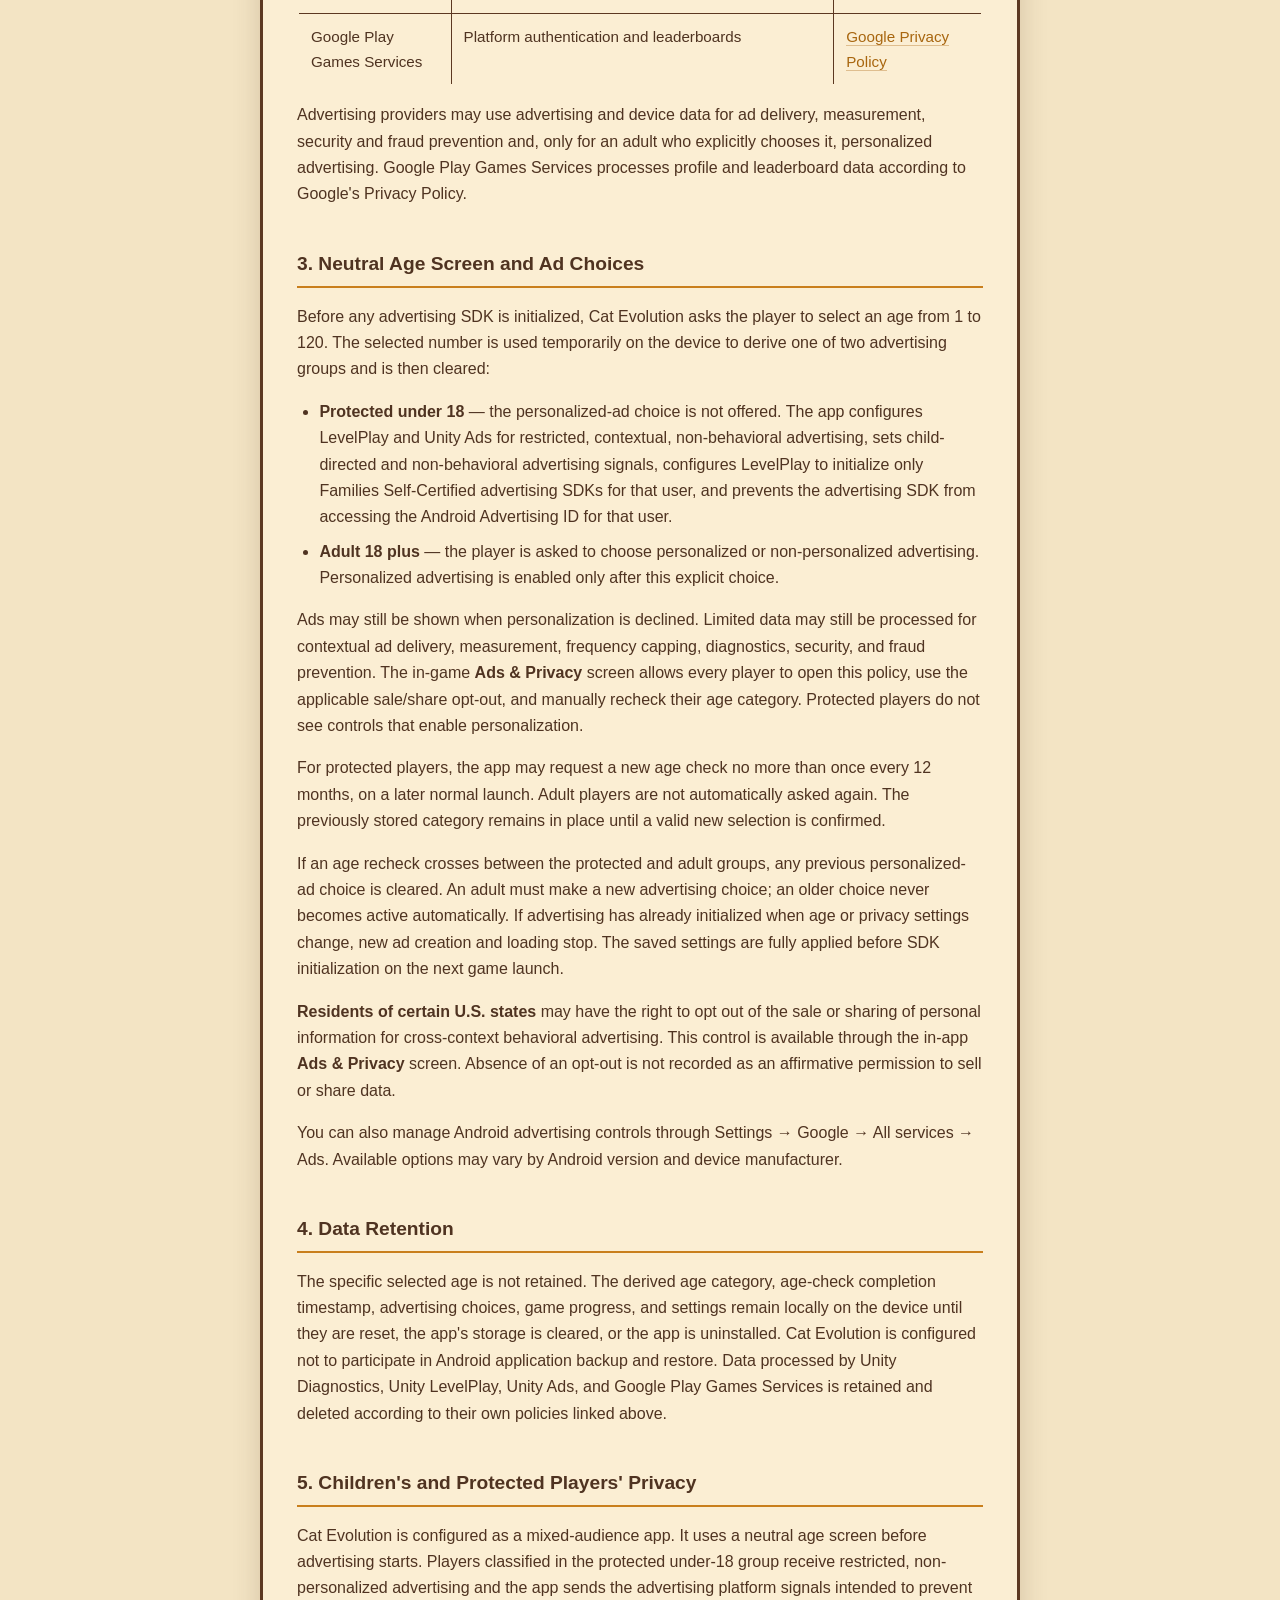
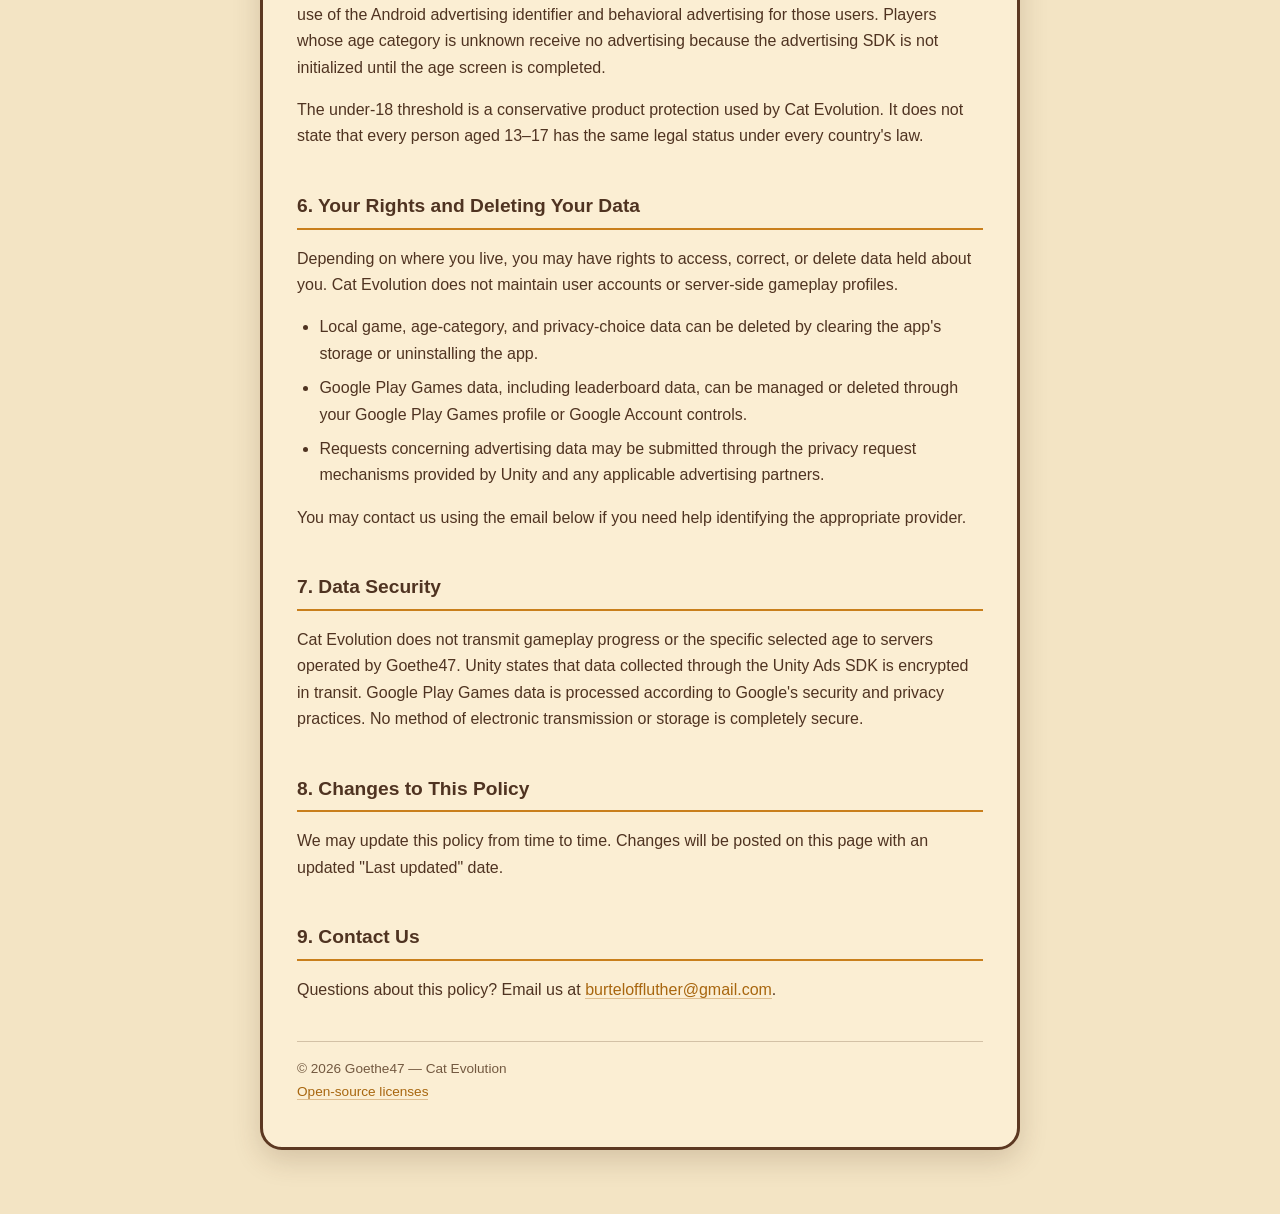
==== commit 9147023a: "Restyle site to match Cat Evolution's in-game visual identity Cream/brown/gold palette pulled from t" ====
--- a/index.html
+++ b/index.html
@@ -4,23 +4,19 @@
 <meta charset="UTF-8">
 <meta name="viewport" content="width=device-width, initial-scale=1.0">
 <title>Cat Evolution — Privacy Policy</title>
-<style>
-  :root { color-scheme: light dark; }
-  body { font-family: -apple-system, BlinkMacSystemFont, "Segoe UI", Roboto, Helvetica, Arial, sans-serif; line-height: 1.6; max-width: 760px; margin: 0 auto; padding: 32px 20px 80px; color: #1c1c1c; background: #fdfdfb; }
-  @media (prefers-color-scheme: dark) { body { color: #e8e8e8; background: #16171a; } a { color: #7db4ff; } hr { border-color: #333; } .updated { color: #999; } }
-  h1 { font-size: 1.9em; margin-bottom: 0.2em; }
-  h2 { font-size: 1.25em; margin-top: 2em; border-bottom: 1px solid rgba(128,128,128,0.3); padding-bottom: 0.3em; }
-  .updated { color: #666; font-size: 0.95em; margin-bottom: 2em; }
-  ul { padding-left: 1.4em; } li { margin-bottom: 0.5em; }
-  table { border-collapse: collapse; width: 100%; margin: 1em 0; }
-  th, td { text-align: left; padding: 8px 10px; border: 1px solid rgba(128,128,128,0.3); font-size: 0.95em; vertical-align: top; }
-  th { background: rgba(128,128,128,0.08); }
-  footer { margin-top: 3em; font-size: 0.85em; color: #888; }
-  a { color: #0a58ca; }
-</style>
+<link rel="icon" href="icon.png">
+<link rel="stylesheet" href="styles.css">
 </head>
 <body>
-<h1>Privacy Policy — Cat Evolution</h1>
+<div class="card">
+<div class="masthead">
+  <img src="icon.png" alt="Cat Evolution icon">
+  <div class="masthead-text">
+    <h1>Cat Evolution</h1>
+    <p class="page-name">Privacy Policy</p>
+  </div>
+</div>
+<hr class="divider">
 <p class="updated">Last updated: August 8, 2026</p>
 <p>This Privacy Policy explains how the mobile game <strong>Cat Evolution</strong> (package name <code>com.goethe47.catevolution</code>, developed by Goethe47, "we", "us") handles information when you use the app.</p>
 
@@ -80,5 +76,6 @@
 <h2>9. Contact Us</h2>
 <p>Questions about this policy? Email us at <a href="mailto:burteloffluther@gmail.com">burteloffluther@gmail.com</a>.</p>
 <footer>&copy; 2026 Goethe47 — Cat Evolution<br><a href="open-source-licenses.html">Open-source licenses</a></footer>
+</div>
 </body>
 </html>
--- a/styles.css
+++ b/styles.css
@@ -0,0 +1,134 @@
+:root {
+  color-scheme: light dark;
+  --bg: #f3e4c4;
+  --card: #fbeed3;
+  --border: #5c3821;
+  --text: #4f3321;
+  --muted: #735940;
+  --accent: #c97f1c;
+  --accent-strong: #a8660f;
+  --table-head: #f0dcae;
+  --code-bg: rgba(92, 56, 33, 0.1);
+  --shadow: rgba(76, 46, 20, 0.18);
+}
+
+@media (prefers-color-scheme: dark) {
+  :root {
+    --bg: #1b140c;
+    --card: #241a10;
+    --border: #caa06a;
+    --text: #f2e2c4;
+    --muted: #cbab80;
+    --accent: #f0b94a;
+    --accent-strong: #ffce6e;
+    --table-head: #33260f;
+    --code-bg: rgba(240, 185, 74, 0.12);
+    --shadow: rgba(0, 0, 0, 0.5);
+  }
+}
+
+* { box-sizing: border-box; }
+
+body {
+  font-family: -apple-system, BlinkMacSystemFont, "Segoe UI", Roboto, Helvetica, Arial, sans-serif;
+  line-height: 1.65;
+  margin: 0;
+  padding: 40px 16px 64px;
+  color: var(--text);
+  background: var(--bg);
+}
+
+.card {
+  max-width: 760px;
+  margin: 0 auto;
+  background: var(--card);
+  border: 3px solid var(--border);
+  border-radius: 22px;
+  padding: 36px 34px 44px;
+  box-shadow: 0 10px 28px var(--shadow);
+}
+
+.masthead {
+  display: flex;
+  align-items: center;
+  gap: 16px;
+  margin-bottom: 6px;
+}
+
+.masthead img {
+  width: 56px;
+  height: 56px;
+  border-radius: 16px;
+  border: 2px solid var(--border);
+  flex-shrink: 0;
+}
+
+.masthead-text h1 {
+  margin: 0;
+  font-size: 1.55em;
+  color: var(--text);
+}
+
+.masthead-text .page-name {
+  margin: 2px 0 0;
+  font-size: 1em;
+  font-weight: 600;
+  color: var(--accent-strong);
+}
+
+hr.divider {
+  border: none;
+  border-top: 2px solid var(--border);
+  opacity: 0.35;
+  margin: 18px 0 22px;
+}
+
+.updated { color: var(--muted); font-size: 0.92em; margin-bottom: 1.6em; }
+
+h2 {
+  font-size: 1.2em;
+  margin-top: 2.1em;
+  color: var(--text);
+  border-bottom: 2px solid var(--border);
+  opacity: 1;
+  padding-bottom: 0.3em;
+}
+h2 { border-bottom-color: var(--accent); }
+
+ul { padding-left: 1.4em; }
+li { margin-bottom: 0.5em; }
+
+table {
+  border-collapse: collapse;
+  width: 100%;
+  margin: 1em 0;
+  border: 2px solid var(--border);
+  border-radius: 12px;
+  overflow: hidden;
+}
+th, td {
+  text-align: left;
+  padding: 10px 12px;
+  border: 1px solid var(--border);
+  font-size: 0.95em;
+  vertical-align: top;
+}
+th { background: var(--table-head); color: var(--text); }
+
+code {
+  background: var(--code-bg);
+  padding: 0.15em 0.4em;
+  border-radius: 4px;
+  font-size: 0.9em;
+}
+
+a { color: var(--accent-strong); text-decoration: none; border-bottom: 1px solid rgba(168, 102, 15, 0.35); }
+a:hover { border-bottom-color: var(--accent-strong); }
+
+footer {
+  margin-top: 2.8em;
+  padding-top: 1.2em;
+  border-top: 1px solid rgba(92, 56, 33, 0.25);
+  font-size: 0.85em;
+  color: var(--muted);
+}
